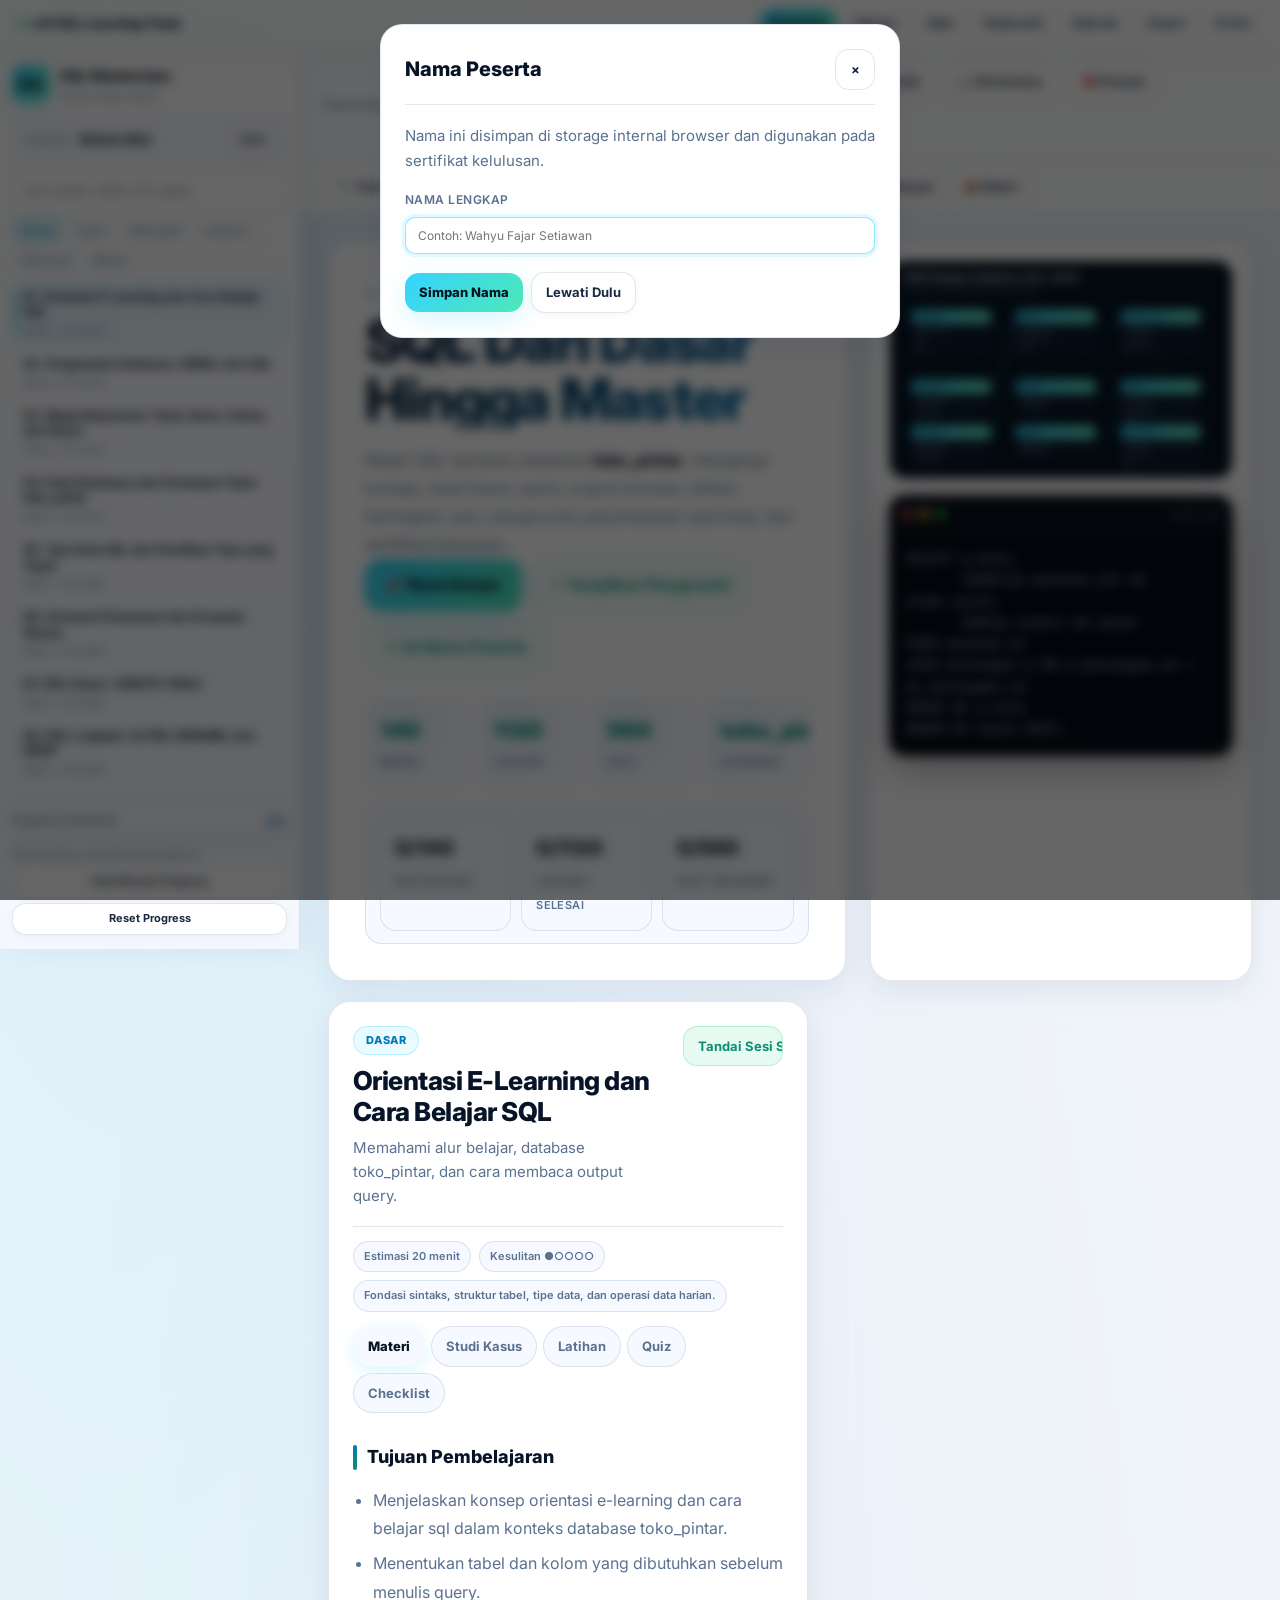
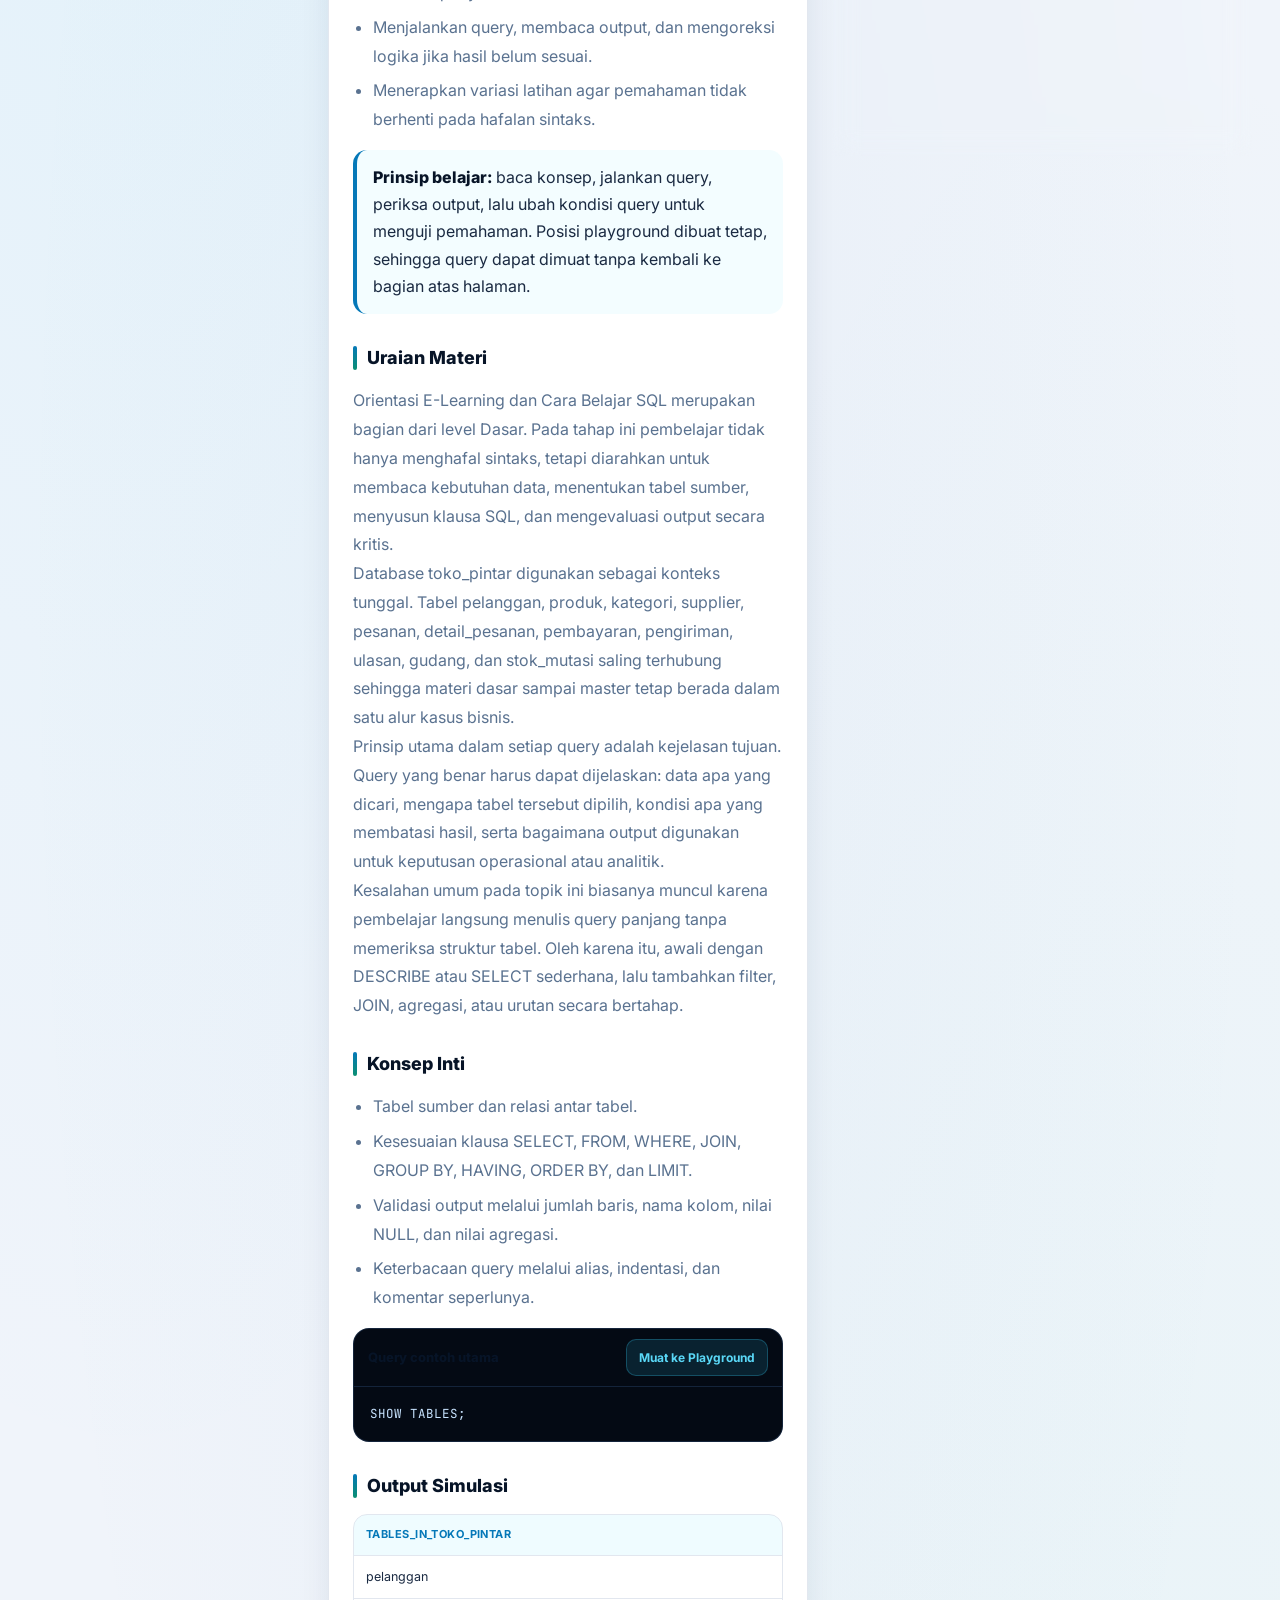
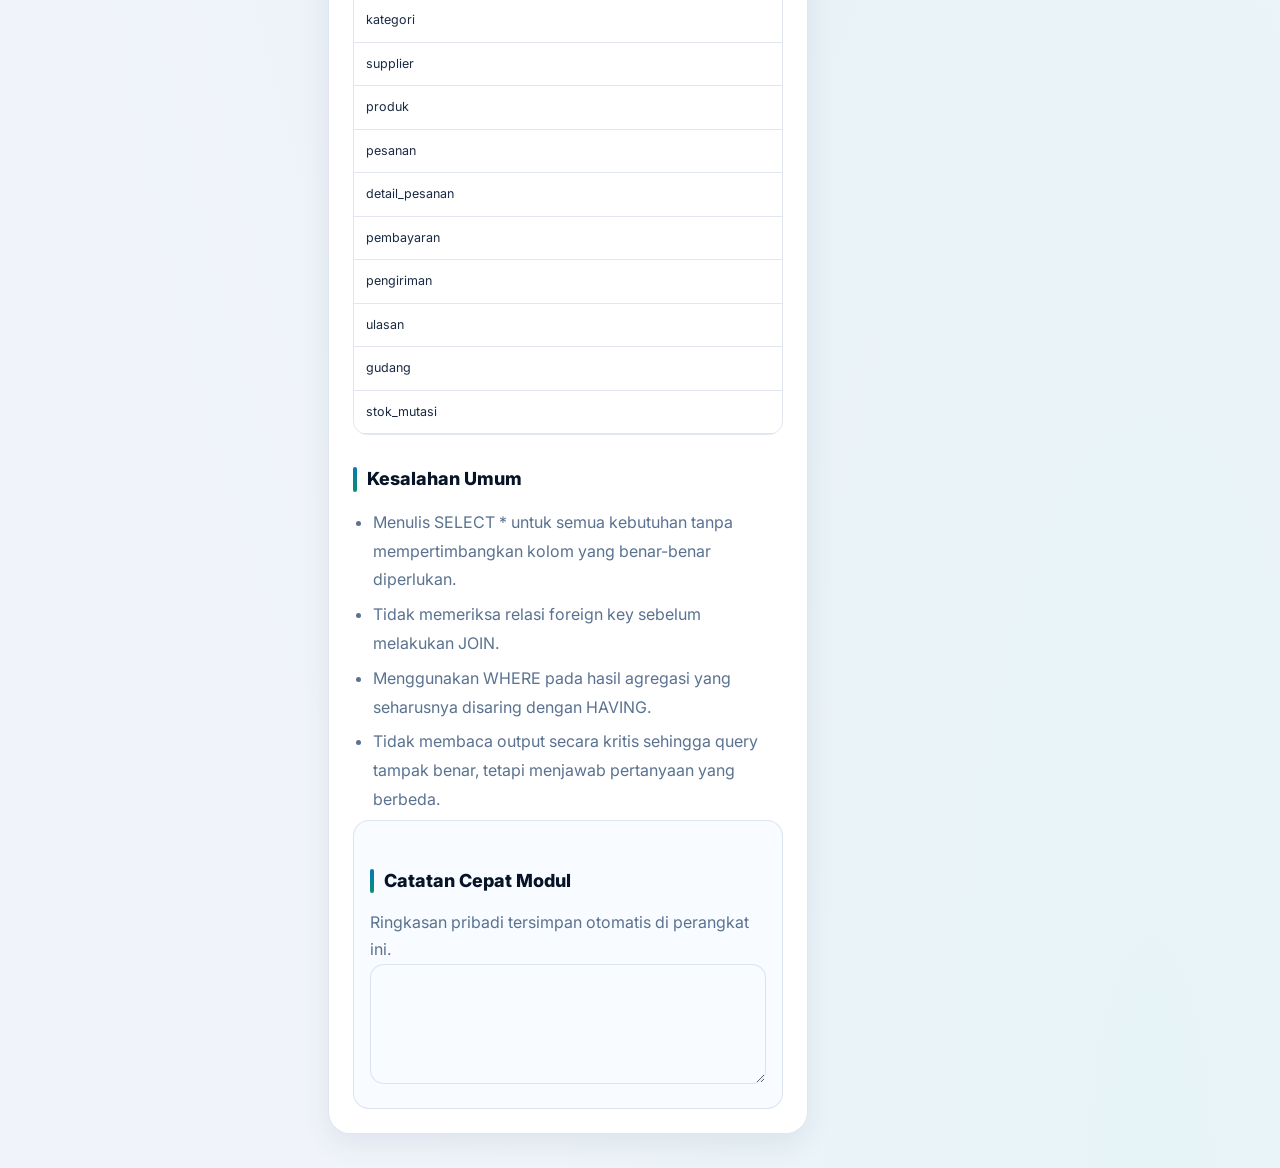
==== index.html @ 941c2a52 "v4 and first commit sql learning" ====
<!doctype html>
<html lang="id" data-theme="light">
<head>
  <meta charset="utf-8" />
  <meta name="viewport" content="width=device-width, initial-scale=1" />
  <link rel="preconnect" href="https://fonts.googleapis.com" />
  <link rel="preconnect" href="https://fonts.gstatic.com" crossorigin />
  <title>SQL Dari Dasar Hingga Master — E-Learning Interaktif v4 FULL</title>
  <meta name="description" content="E-learning SQL interaktif berbasis database toko_pintar, lengkap dengan materi, latihan, quiz, playground, proyek akhir, penyimpanan sesi lokal, dan sertifikat kelulusan." />
  <meta name="keywords" content="SQL, e-learning SQL, database, toko_pintar, GitHub Pages, latihan SQL, query SQL, JOIN, CTE, window function" />
  <meta name="theme-color" content="#07111f" media="(prefers-color-scheme: dark)" />
  <meta name="theme-color" content="#f0f4fa" media="(prefers-color-scheme: light)" />
  <meta name="apple-mobile-web-app-capable" content="yes" />
  <meta name="apple-mobile-web-app-status-bar-style" content="black-translucent" />
  <meta name="apple-mobile-web-app-title" content="SQL Master" />
  <meta property="og:title" content="SQL E-Learning Interaktif v4 FULL" />
  <meta property="og:description" content="Materi SQL lengkap, latihan, quiz, playground, dataset pendukung, dan sertifikat untuk GitHub Pages." />
  <link rel="manifest" href="assets/manifest.json" />
  <link rel="apple-touch-icon" href="assets/img/icon-192.svg" />
  <link rel="icon" type="image/svg+xml" href="assets/img/icon-192.svg" />
  <script>
    try {
      const readTheme = (key) => { const raw = localStorage.getItem(key); if (!raw) return ''; try { return JSON.parse(raw); } catch (e) { return raw; } };
      const theme = readTheme('sql-master-v30:theme') || readTheme('sql-master-v21:theme') || readTheme('sql-master-v2:theme') || 'light';
      document.documentElement.dataset.theme = theme;
    } catch (e) {}
  </script>
  <link rel="stylesheet" href="assets/css/style.css" />
</head>
<body>
  <div id="readingProgressBar" class="reading-progress-bar"></div>
  <div class="app-shell">
    <aside class="sidebar" id="sidebar">
      <div class="brand">
        <div class="brand-logo">SQL</div>
        <div><strong>SQL Masterclass</strong><span>GitHub Pages Ready</span></div>
      </div>

      <div class="participant-card">
        <span>Peserta:</span>
        <strong id="participantPill">Belum diisi</strong>
        <button class="ghost-btn compact" id="participantBtn">Ubah</button>
      </div>

      <div class="search-box"><input id="lessonSearch" type="search" placeholder="Cari materi: JOIN, CTE, index..." autocomplete="off" /></div>
      <div class="filter-row" id="levelFilters"></div>
      <nav class="nav" id="lessonNav" aria-label="Daftar modul"></nav>

      <div class="sidebar-footer">
        <div class="progress-mini"><span>Progress Kelulusan</span><strong id="miniProgress">0%</strong></div>
        <div class="progress-track"><div id="miniProgressBar"></div></div>
        <div class="storage-note" id="storageNote">Sesi tersimpan otomatis di perangkat ini.</div>
        <button class="ghost-btn full" id="openProgressBtn">Lihat Rincian Progress</button>
        <button class="ghost-btn full" id="resetProgressBtn">Reset Progress</button>
      </div>
    </aside>
    <div class="sidebar-backdrop" id="sidebarBackdrop"></div>

    <main class="main">
      <header class="topbar">
        <button class="icon-btn mobile-only" id="menuBtn" aria-label="Buka menu" title="Menu">☰</button>
        <div class="breadcrumbs" id="breadcrumbs">Dashboard / SQL Dari Dasar Hingga Master</div>
        <div class="top-actions">
          <button class="ghost-btn" id="themeBtn" title="Ganti tema">🌙 Mode</button>
          <button class="ghost-btn" id="togglePlaygroundBtn" title="Toggle playground">⚡ Playground</button>
          <button class="ghost-btn" id="dictionaryBtn" title="Data dictionary">📖 Dictionary</button>
          <button class="ghost-btn" id="projectBtn" title="Bank proyek akhir">🎯 Proyek</button>
          <button class="primary-btn" id="certificateBtn" title="Sertifikat kelulusan">🏆 Sertifikat</button>
        </div>
      </header>

      <section class="hero" id="dashboardView">
        <div class="hero-content">
          <p class="eyebrow">E-Learning Interaktif v4.0 FULL</p>
          <h1>SQL Dari Dasar Hingga Master</h1>
          <p class="lead">Materi SQL berbasis database <strong>toko_pintar</strong>, dilengkapi konsep, studi kasus, query, output simulasi, latihan bertingkat, quiz, playground, penyimpanan sesi lokal, dan sertifikat kelulusan.</p>
          <div class="hero-actions">
            <button class="primary-btn big" id="startLearningBtn">🚀 Mulai Belajar</button>
            <button class="secondary-btn big" id="openSqlBtn">⚡ Tampilkan Playground</button>
            <button class="secondary-btn big" id="openNameBtn">✏️ Isi Nama Peserta</button>
          </div>
          <div class="hero-stats" id="heroStats"></div>
          <div class="dashboard-progress" id="dashboardProgress"></div>
        </div>
        <div class="hero-panel">
          <img src="assets/img/erd_toko_pintar.svg" alt="ERD toko_pintar" class="hero-img" />
          <div class="code-card mini-code"><div class="code-card-top"><span></span><span></span><span></span><em>query.sql</em></div><pre>SELECT p.kota,
       COUNT(ps.pesanan_id) AS order_count,
       SUM(ps.total) AS omzet
FROM pesanan ps
JOIN pelanggan p ON p.pelanggan_id = ps.pelanggan_id
GROUP BY p.kota
ORDER BY omzet DESC;</pre></div>
        </div>
      </section>

      <section class="workspace-grid" id="workspaceGrid">
        <article class="lesson-card" id="lessonView">
          <div class="lesson-head">
            <div><span class="level-badge" id="lessonLevel">Dasar</span><h2 id="lessonTitle">Pilih modul</h2><p id="lessonSubtitle">Gunakan menu materi di sebelah kiri.</p></div>
            <button class="success-btn" id="markDoneBtn">Tandai Sesi Selesai</button>
          </div>
          <div class="lesson-meta" id="lessonMeta"></div>
          <div class="lesson-tabs" role="tablist">
            <button class="tab active" data-tab="materi">Materi</button>
            <button class="tab" data-tab="studi">Studi Kasus</button>
            <button class="tab" data-tab="latihan">Latihan</button>
            <button class="tab" data-tab="quiz">Quiz</button>
            <button class="tab" data-tab="checklist">Checklist</button>
          </div>
          <div id="lessonBody" class="lesson-body"></div>
        </article>

        <aside class="right-rail" id="rightRail">
          <div class="rail-inner">
            <section class="playground-card" id="playgroundCard">
              <div class="playground-head">
                <div><h3>Playground SQL</h3><p>Database aktif: <strong>toko_pintar</strong></p></div>
                <div class="playground-tools"><div class="status-pill" id="engineStatus">Browser Engine</div><button class="icon-btn small" id="collapsePlaygroundBtn" aria-label="Sembunyikan playground">–</button></div>
              </div>
              <textarea id="sqlEditor" spellcheck="false">SELECT * FROM produk ORDER BY harga DESC LIMIT 5;</textarea>
              <div class="editor-actions"><button class="primary-btn" id="runSqlBtn">▶ Jalankan</button><button class="ghost-btn" id="formatSqlBtn">Rapikan</button><button class="ghost-btn" id="copySqlBtn">Copy</button><button class="danger-btn" id="resetDbBtn">Reset DB</button></div>
              <div class="result-panel"><div class="result-head"><strong>Output Query</strong><span id="resultMeta">Belum dijalankan</span></div><div id="sqlResult" class="sql-result empty">Klik Jalankan untuk melihat hasil.</div></div>
            </section>
            <section class="quick-card"><h3>Shortcut Query</h3><div class="shortcut-list" id="shortcutList"></div></section>
            <section class="quick-card"><h3>Cheat Sheet</h3><div id="cheatList"></div></section>
          </div>
        </aside>
      </section>
    </main>
  </div>

  <!-- Mobile Bottom Navigation Bar -->
  <nav class="mobile-bottom-nav" id="mobileBottomNav">
    <button class="mobile-tab-btn active" id="btnTabMateri">
      <span class="tab-icon">📖</span>
      <span class="tab-label">Materi</span>
    </button>
    <button class="mobile-tab-btn" id="btnTabPlayground">
      <span class="tab-icon">⚡</span>
      <span class="tab-label">Playground</span>
    </button>
    <button class="mobile-tab-btn" id="btnTabV4">
      <span class="tab-icon">💎</span>
      <span class="tab-label">Fitur v4</span>
    </button>
    <button class="mobile-tab-btn" id="btnTabTools">
      <span class="tab-icon">🔧</span>
      <span class="tab-label">Tools</span>
    </button>
    <button class="mobile-tab-btn" id="btnTabSearch">
      <span class="tab-icon">🔍</span>
      <span class="tab-label">Cari</span>
    </button>
  </nav>

  <button class="floating-playground" id="floatingPlaygroundBtn">SQL</button>

  <div class="modal" id="nameModal" aria-hidden="true"><div class="modal-panel compact-panel"><div class="modal-head"><h2>Nama Peserta</h2><button class="icon-btn" data-close="nameModal">×</button></div><p class="muted">Nama ini disimpan di storage internal browser dan digunakan pada sertifikat kelulusan.</p><label class="field-label" for="participantNameInput">Nama lengkap</label><input class="text-input" id="participantNameInput" type="text" placeholder="Contoh: Wahyu Fajar Setiawan" autocomplete="name" /><div class="modal-actions"><button class="primary-btn" id="saveNameBtn">Simpan Nama</button><button class="ghost-btn" id="skipNameBtn">Lewati Dulu</button></div></div></div>
  <div class="modal" id="progressModal" aria-hidden="true"><div class="modal-panel large"><div class="modal-head"><h2>Rincian Progress</h2><button class="icon-btn" data-close="progressModal">×</button></div><div id="progressContent"></div></div></div>
  <div class="modal" id="certificateModal" aria-hidden="true"><div class="modal-panel certificate-panel"><div class="modal-head"><h2>Sertifikat Kelulusan</h2><button class="icon-btn" data-close="certificateModal">×</button></div><div id="certificateContent"></div><div class="modal-actions certificate-actions"><button class="primary-btn" id="printCertificateBtn">Cetak / Simpan PDF</button><button class="ghost-btn" id="downloadCertificateBtn">Download HTML</button></div></div></div>
  <div class="modal" id="dictionaryModal" aria-hidden="true"><div class="modal-panel large"><div class="modal-head"><h2>Data Dictionary: toko_pintar</h2><button class="icon-btn" data-close="dictionaryModal">×</button></div><div id="dictionaryContent"></div></div></div>
  <div class="modal" id="projectModal" aria-hidden="true"><div class="modal-panel large"><div class="modal-head"><h2>Bank Proyek Akhir</h2><button class="icon-btn" data-close="projectModal">×</button></div><div id="projectContent"></div></div></div>
  <div class="toast" id="toast"></div>

  <script src="assets/js/data.js"></script>
  <script src="assets/js/minisql.js"></script>
  <script src="assets/js/app.js"></script>
  <script src="assets/js/addons.js"></script>
  <script src="assets/js/v4_enhancements.js"></script>
  <script>
    if ('serviceWorker' in navigator) {
      window.addEventListener('load', () => {
        navigator.serviceWorker.register('./sw.js').catch(() => {});
      });
    }
  </script>
</body>
</html>
---- assets/css/style.css ----
/* ═══════════════════════════════════════════════════════════════
   SQL E-Learning Interaktif v4 FULL — Premium Design System
   ═══════════════════════════════════════════════════════════════ */

@import url('https://fonts.googleapis.com/css2?family=Inter:wght@400;600;700;800;900&family=JetBrains+Mono:wght@400;700&display=swap');

/* ── Design Tokens (Dark Mode Default) ────────────────────── */
:root {
  --bg: #07111f;
  --bg-soft: #0b1728;
  --panel: #0d1b2e;
  --panel-2: #12243b;
  --panel-3: #162b45;
  --text: #e0ecff;
  --heading: #ffffff;
  --muted: #8ea4be;
  --line: rgba(54, 130, 206, 0.18);
  --accent: #36d3ff;
  --accent-2: #66f0c8;
  --danger: #ff6b6b;
  --warn: #ffd166;
  --success: #31d48c;
  --shadow: 0 24px 80px rgba(0, 0, 0, 0.4);
  --shadow-soft: 0 12px 40px rgba(0, 0, 0, 0.25);
  --shadow-glow: 0 0 30px rgba(54, 211, 255, 0.12);
  --radius: 22px;
  --radius-sm: 14px;
  --radius-pill: 999px;
  --mono: 'JetBrains Mono', 'SFMono-Regular', Consolas, 'Liberation Mono', monospace;
  --sans: 'Inter', system-ui, -apple-system, BlinkMacSystemFont, 'Segoe UI', sans-serif;
  --glass: rgba(13, 27, 46, 0.72);
  --glass-border: rgba(54, 211, 255, 0.12);
  --transition: 0.25s cubic-bezier(0.4, 0, 0.2, 1);
  --transition-fast: 0.15s cubic-bezier(0.4, 0, 0.2, 1);
  --transition-spring: 0.35s cubic-bezier(0.34, 1.56, 0.64, 1);
}

/* ── Light Mode ───────────────────────────────────────────── */
html[data-theme="light"] {
  --bg: #f0f4fa;
  --bg-soft: #e8eef8;
  --panel: #ffffff;
  --panel-2: #f6f9ff;
  --panel-3: #edf3ff;
  --text: #1a2a42;
  --heading: #071427;
  --muted: #5a7290;
  --line: rgba(20, 60, 120, 0.12);
  --accent: #0578b8;
  --accent-2: #0b8f72;
  --danger: #c83d3d;
  --warn: #b7791f;
  --success: #087f5b;
  --shadow: 0 20px 60px rgba(20, 40, 80, 0.1);
  --shadow-soft: 0 10px 30px rgba(20, 40, 80, 0.08);
  --shadow-glow: 0 0 20px rgba(5, 120, 184, 0.08);
  --glass: rgba(255, 255, 255, 0.82);
  --glass-border: rgba(5, 120, 184, 0.12);
}

/* ── Reset & Base ─────────────────────────────────────────── */
*,
*::before,
*::after {
  box-sizing: border-box;
  margin: 0;
  padding: 0;
}

html {
  scroll-behavior: smooth;
  -webkit-font-smoothing: antialiased;
  -moz-osx-font-smoothing: grayscale;
}

body {
  font-family: var(--sans);
  font-size: 15px;
  line-height: 1.6;
  background:
    radial-gradient(ellipse at 10% 0%, rgba(54, 211, 255, 0.12), transparent 50%),
    radial-gradient(ellipse at 90% 100%, rgba(102, 240, 200, 0.07), transparent 45%),
    radial-gradient(ellipse at 50% 50%, rgba(54, 130, 200, 0.04), transparent 70%),
    var(--bg);
  color: var(--text);
  overflow-x: hidden;
}

button,
input,
textarea,
select {
  font: inherit;
  color: inherit;
}

button {
  border: 0;
  cursor: pointer;
}

strong,
h1,
h2,
h3,
h4 {
  color: var(--heading);
  font-weight: 800;
}

a {
  color: var(--accent);
  text-decoration: none;
  transition: color var(--transition-fast);
}
a:hover {
  text-decoration: underline;
}

/* ── Custom Scrollbar ─────────────────────────────────────── */
::-webkit-scrollbar {
  width: 7px;
  height: 7px;
}
::-webkit-scrollbar-track {
  background: transparent;
}
::-webkit-scrollbar-thumb {
  background: rgba(54, 211, 255, 0.18);
  border-radius: 10px;
}
::-webkit-scrollbar-thumb:hover {
  background: rgba(54, 211, 255, 0.32);
}

html[data-theme="light"] ::-webkit-scrollbar-thumb {
  background: rgba(5, 120, 184, 0.15);
}
html[data-theme="light"] ::-webkit-scrollbar-thumb:hover {
  background: rgba(5, 120, 184, 0.28);
}

/* ── Selection ────────────────────────────────────────────── */
::selection {
  background: rgba(54, 211, 255, 0.25);
  color: var(--heading);
}

/* ═══════════════════════════════════════════════════════════════
   LAYOUT — App Shell
   ═══════════════════════════════════════════════════════════════ */
.app-shell {
  display: grid;
  grid-template-columns: 300px minmax(0, 1fr);
  min-height: 100vh;
}

/* ── Sidebar ──────────────────────────────────────────────── */
.sidebar {
  position: sticky;
  top: 0;
  height: 100vh;
  background: linear-gradient(180deg, rgba(13, 27, 46, 0.97), rgba(7, 17, 31, 0.99));
  border-right: 1px solid var(--line);
  padding: 14px 12px;
  display: flex;
  flex-direction: column;
  gap: 8px;
  overflow: hidden;
  z-index: 10;
  transition: transform var(--transition);
}
html[data-theme="light"] .sidebar {
  background: linear-gradient(180deg, #ffffff, #f4f8fe);
  box-shadow: 6px 0 30px rgba(20, 40, 80, 0.06);
}

/* Brand */
.brand {
  display: flex;
  gap: 10px;
  align-items: center;
  padding: 2px 0 4px;
  flex-shrink: 0;
}
.brand-logo {
  width: 38px;
  height: 38px;
  border-radius: 12px;
  background: linear-gradient(135deg, #36d3ff, #66f0c8);
  display: grid;
  place-items: center;
  font-weight: 900;
  font-size: 13px;
  color: #05101d;
  box-shadow: 0 6px 20px rgba(54, 211, 255, 0.25);
  flex-shrink: 0;
  animation: logoPulse 4s ease-in-out infinite;
}
@keyframes logoPulse {
  0%, 100% { box-shadow: 0 6px 20px rgba(54, 211, 255, 0.25); }
  50% { box-shadow: 0 6px 28px rgba(54, 211, 255, 0.4); }
}
.brand strong {
  display: block;
  font-size: 14px;
  letter-spacing: -0.02em;
}
.brand span {
  display: block;
  color: var(--muted);
  font-size: 10px;
  margin-top: 1px;
  letter-spacing: 0.02em;
}

/* Participant Card */
.participant-card {
  border: 1px solid var(--line);
  border-radius: 12px;
  background: rgba(255, 255, 255, 0.04);
  padding: 8px 10px;
  backdrop-filter: blur(8px);
  transition: border-color var(--transition);
  display: flex;
  align-items: center;
  gap: 8px;
  flex-shrink: 0;
}
.dashboard-progress {
  border: 1px solid var(--line);
  border-radius: 16px;
  background: rgba(255, 255, 255, 0.04);
  padding: 12px 14px;
}
.participant-card:hover {
  border-color: rgba(54, 211, 255, 0.3);
}
html[data-theme="light"] .participant-card,
html[data-theme="light"] .dashboard-progress {
  background: #f6f9ff;
}
.participant-card span {
  color: var(--muted);
  font-size: 10px;
  text-transform: uppercase;
  letter-spacing: 0.05em;
  white-space: nowrap;
}
.participant-card strong {
  overflow: hidden;
  text-overflow: ellipsis;
  white-space: nowrap;
  font-size: 13px;
  flex: 1;
  min-width: 0;
}
.participant-card .ghost-btn {
  flex-shrink: 0;
  padding: 5px 8px;
  font-size: 11px;
}

/* Search Box */
.search-box {
  flex-shrink: 0;
}
.search-box input,
.text-input {
  width: 100%;
  border: 1px solid var(--line);
  background: rgba(255, 255, 255, 0.05);
  color: var(--text);
  border-radius: 10px;
  padding: 8px 12px;
  outline: none;
  transition: border-color var(--transition), box-shadow var(--transition), background var(--transition);
  font-size: 12px;
}
html[data-theme="light"] .search-box input,
html[data-theme="light"] .text-input {
  background: #ffffff;
  color: #1a2a42;
}
.search-box input:focus,
.text-input:focus,
#sqlEditor:focus {
  border-color: rgba(54, 211, 255, 0.55);
  box-shadow: 0 0 0 3px rgba(54, 211, 255, 0.12), 0 0 20px rgba(54, 211, 255, 0.06);
}
.field-label {
  display: block;
  margin: 16px 0 8px;
  color: var(--muted);
  font-size: 12px;
  font-weight: 600;
  text-transform: uppercase;
  letter-spacing: 0.04em;
}
.muted {
  color: var(--muted);
  line-height: 1.7;
}

/* Filter Chips */
.filter-row {
  display: flex;
  flex-wrap: wrap;
  gap: 4px;
  flex-shrink: 0;
}
.filter-chip {
  border: 1px solid var(--line);
  background: rgba(255, 255, 255, 0.04);
  color: var(--muted);
  border-radius: var(--radius-pill);
  padding: 4px 8px;
  cursor: pointer;
  font-size: 10px;
  font-weight: 600;
  transition: all var(--transition-fast);
  letter-spacing: 0.01em;
}
.filter-chip:hover {
  background: rgba(54, 211, 255, 0.08);
  border-color: rgba(54, 211, 255, 0.25);
  color: var(--text);
}
.filter-chip.active {
  background: rgba(54, 211, 255, 0.15);
  color: var(--accent);
  border-color: rgba(54, 211, 255, 0.4);
  box-shadow: 0 0 12px rgba(54, 211, 255, 0.1);
}

/* Nav */
.nav {
  overflow-y: auto;
  overflow-x: hidden;
  padding-right: 2px;
  display: flex;
  flex-direction: column;
  gap: 2px;
  flex: 1;
  min-height: 0;
}
.nav button {
  border: 1px solid transparent;
  background: transparent;
  color: var(--muted);
  text-align: left;
  border-radius: 10px;
  padding: 7px 10px;
  cursor: pointer;
  transition: all var(--transition-fast);
  position: relative;
  flex-shrink: 0;
}
.nav button::before {
  content: '';
  position: absolute;
  left: 0;
  top: 50%;
  transform: translateY(-50%) scaleY(0);
  width: 3px;
  height: 60%;
  border-radius: 0 3px 3px 0;
  background: linear-gradient(180deg, #36d3ff, #66f0c8);
  transition: transform var(--transition-spring);
}
.nav button:hover {
  background: rgba(54, 211, 255, 0.07);
  border-color: rgba(54, 211, 255, 0.15);
  color: var(--text);
}
.nav button.active {
  background: rgba(54, 211, 255, 0.1);
  border-color: rgba(54, 211, 255, 0.22);
  color: var(--heading);
}
.nav button.active::before {
  transform: translateY(-50%) scaleY(1);
}
.nav button strong {
  font-size: 12px;
  font-weight: 700;
  display: block;
  line-height: 1.3;
}
.nav small {
  display: block;
  color: var(--muted);
  margin-top: 2px;
  font-size: 10px;
}
.nav .done-mark {
  color: var(--success);
  font-weight: 700;
}

/* Sidebar Footer */
.sidebar-footer {
  margin-top: auto;
  border-top: 1px solid var(--line);
  padding-top: 10px;
  display: grid;
  gap: 5px;
  flex-shrink: 0;
}
.progress-mini {
  display: flex;
  justify-content: space-between;
  color: var(--muted);
  font-size: 11px;
  font-weight: 600;
}
.progress-mini strong {
  color: var(--accent);
  font-size: 12px;
}
.progress-track {
  height: 6px;
  background: rgba(255, 255, 255, 0.06);
  border-radius: var(--radius-pill);
  overflow: hidden;
}
html[data-theme="light"] .progress-track {
  background: #e2ecf5;
}
.progress-track div {
  height: 100%;
  width: 0;
  background: linear-gradient(90deg, #36d3ff, #66f0c8);
  border-radius: var(--radius-pill);
  transition: width 0.6s cubic-bezier(0.4, 0, 0.2, 1);
  box-shadow: 0 0 12px rgba(54, 211, 255, 0.3);
}
.storage-note {
  color: var(--muted);
  font-size: 10px;
  line-height: 1.4;
}
.sidebar-footer .ghost-btn {
  padding: 6px 8px;
  font-size: 11px;
}

/* Sidebar mobile backdrop */
.sidebar-backdrop {
  display: none;
  position: fixed;
  inset: 0;
  background: rgba(0, 0, 0, 0.5);
  backdrop-filter: blur(4px);
  z-index: 9;
  opacity: 0;
  transition: opacity var(--transition);
}
.sidebar-backdrop.show {
  display: block;
  opacity: 1;
}

/* ═══════════════════════════════════════════════════════════════
   MAIN AREA
   ═══════════════════════════════════════════════════════════════ */
.main {
  min-width: 0;
  position: relative;
}

/* Topbar */
.topbar {
  position: sticky;
  top: 0;
  z-index: 8;
  background: var(--glass);
  backdrop-filter: blur(20px) saturate(1.4);
  -webkit-backdrop-filter: blur(20px) saturate(1.4);
  border-bottom: 1px solid var(--glass-border);
  padding: 12px 24px;
  display: flex;
  align-items: center;
  justify-content: space-between;
  gap: 12px;
}
html[data-theme="light"] .topbar {
  background: rgba(255, 255, 255, 0.85);
  backdrop-filter: blur(20px) saturate(1.2);
}
.breadcrumbs {
  color: var(--muted);
  font-size: 13px;
  min-width: 0;
  overflow: hidden;
  text-overflow: ellipsis;
  white-space: nowrap;
}
.top-actions,
.hero-actions,
.editor-actions,
.modal-actions {
  display: flex;
  gap: 8px;
  align-items: center;
  flex-wrap: wrap;
}

/* ═══════════════════════════════════════════════════════════════
   BUTTONS — Design System
   ═══════════════════════════════════════════════════════════════ */
.primary-btn,
.secondary-btn,
.ghost-btn,
.success-btn,
.danger-btn,
.icon-btn {
  border-radius: var(--radius-sm);
  padding: 9px 14px;
  cursor: pointer;
  font-weight: 700;
  font-size: 13px;
  transition:
    transform var(--transition-fast),
    box-shadow var(--transition),
    border-color var(--transition-fast),
    background var(--transition-fast),
    opacity var(--transition-fast);
  position: relative;
  overflow: hidden;
  white-space: nowrap;
}

/* Ripple-like shine on hover */
.primary-btn::after,
.secondary-btn::after,
.success-btn::after {
  content: '';
  position: absolute;
  inset: 0;
  background: linear-gradient(105deg, transparent 40%, rgba(255, 255, 255, 0.15) 50%, transparent 60%);
  transform: translateX(-100%);
  transition: transform 0.5s ease;
}
.primary-btn:hover::after,
.secondary-btn:hover::after,
.success-btn:hover::after {
  transform: translateX(100%);
}

.primary-btn:hover,
.secondary-btn:hover,
.ghost-btn:hover,
.success-btn:hover,
.danger-btn:hover,
.icon-btn:hover {
  transform: translateY(-2px);
}
.primary-btn:active,
.secondary-btn:active,
.ghost-btn:active,
.success-btn:active,
.danger-btn:active,
.icon-btn:active {
  transform: translateY(0) scale(0.98);
}

.primary-btn {
  background: linear-gradient(135deg, #36d3ff, #4de8b8);
  color: #061422;
  font-weight: 800;
  box-shadow: 0 8px 24px rgba(54, 211, 255, 0.2);
  border: none;
}
.primary-btn:hover {
  box-shadow: 0 12px 32px rgba(54, 211, 255, 0.35);
}

.secondary-btn {
  background: rgba(102, 240, 200, 0.1);
  color: var(--accent-2);
  border: 1px solid rgba(102, 240, 200, 0.28);
}
.secondary-btn:hover {
  background: rgba(102, 240, 200, 0.18);
  border-color: rgba(102, 240, 200, 0.45);
}

.ghost-btn {
  background: rgba(255, 255, 255, 0.05);
  color: var(--text);
  border: 1px solid var(--line);
}
.ghost-btn:hover {
  background: rgba(255, 255, 255, 0.1);
  border-color: rgba(54, 211, 255, 0.25);
}
html[data-theme="light"] .ghost-btn {
  background: #ffffff;
  box-shadow: 0 2px 8px rgba(0, 0, 0, 0.04);
}
html[data-theme="light"] .ghost-btn:hover {
  background: #f0f6ff;
  border-color: rgba(5, 120, 184, 0.3);
}

.success-btn {
  background: rgba(49, 212, 140, 0.12);
  color: var(--accent-2);
  border: 1px solid rgba(49, 212, 140, 0.28);
}
.success-btn:hover {
  background: rgba(49, 212, 140, 0.22);
  box-shadow: 0 6px 20px rgba(49, 212, 140, 0.15);
}

.danger-btn {
  background: rgba(255, 107, 107, 0.1);
  color: #ff9a9a;
  border: 1px solid rgba(255, 107, 107, 0.25);
}
.danger-btn:hover {
  background: rgba(255, 107, 107, 0.18);
}
html[data-theme="light"] .danger-btn {
  color: var(--danger);
}

.icon-btn {
  background: rgba(255, 255, 255, 0.06);
  color: var(--text);
  min-width: 40px;
  border: 1px solid var(--line);
  display: inline-flex;
  align-items: center;
  justify-content: center;
}
.icon-btn:hover {
  background: rgba(54, 211, 255, 0.1);
}

.big {
  padding: 14px 20px;
  border-radius: 16px;
  font-size: 15px;
}
.compact {
  padding: 7px 10px;
  font-size: 12px;
}
.small {
  min-width: 34px;
  padding: 7px 9px;
  border-radius: 10px;
}
.full {
  width: 100%;
}
button:disabled {
  opacity: 0.5;
  cursor: not-allowed;
  transform: none !important;
}

/* ═══════════════════════════════════════════════════════════════
   HERO SECTION
   ═══════════════════════════════════════════════════════════════ */
.hero {
  display: grid;
  grid-template-columns: minmax(0, 1.15fr) minmax(320px, 0.85fr);
  gap: 24px;
  padding: 28px 28px 20px;
}

/* Card styles shared by hero, lesson, playground, quick, modal */
.hero-content,
.hero-panel,
.lesson-card,
.playground-card,
.quick-card,
.modal-panel {
  background: linear-gradient(180deg, rgba(13, 27, 46, 0.88), rgba(10, 20, 36, 0.92));
  border: 1px solid var(--line);
  border-radius: var(--radius);
  box-shadow: var(--shadow);
  backdrop-filter: blur(12px);
}
html[data-theme="light"] .hero-content,
html[data-theme="light"] .hero-panel,
html[data-theme="light"] .lesson-card,
html[data-theme="light"] .playground-card,
html[data-theme="light"] .quick-card,
html[data-theme="light"] .modal-panel {
  background: var(--panel);
  box-shadow: var(--shadow-soft);
}

.hero-content {
  padding: 36px;
}
.eyebrow {
  letter-spacing: 0.16em;
  text-transform: uppercase;
  color: var(--accent);
  font-size: 11px;
  font-weight: 800;
  display: inline-flex;
  align-items: center;
  gap: 8px;
}
.eyebrow::before {
  content: '';
  width: 24px;
  height: 2px;
  background: linear-gradient(90deg, var(--accent), transparent);
  border-radius: 2px;
}
.hero h1 {
  font-size: clamp(34px, 4.5vw, 60px);
  line-height: 1.0;
  margin: 10px 0 18px;
  letter-spacing: -0.03em;
  background: linear-gradient(135deg, var(--heading), var(--accent));
  -webkit-background-clip: text;
  -webkit-text-fill-color: transparent;
  background-clip: text;
}
html[data-theme="light"] .hero h1 {
  background: linear-gradient(135deg, #071427, #0578b8);
  -webkit-background-clip: text;
  -webkit-text-fill-color: transparent;
  background-clip: text;
}
.lead {
  color: var(--muted);
  font-size: 16px;
  line-height: 1.75;
  max-width: 720px;
}

/* Hero Stats Grid */
.hero-stats {
  display: grid;
  grid-template-columns: repeat(4, 1fr);
  gap: 10px;
  margin-top: 24px;
}
.hero-stats div,
.progress-tile {
  padding: 14px;
  border: 1px solid var(--line);
  border-radius: 16px;
  background: rgba(255, 255, 255, 0.03);
  transition: all var(--transition);
  position: relative;
  overflow: hidden;
}
.hero-stats div:hover,
.progress-tile:hover {
  border-color: rgba(54, 211, 255, 0.3);
  transform: translateY(-2px);
  box-shadow: var(--shadow-glow);
}
.hero-stats div::after {
  content: '';
  position: absolute;
  inset: 0;
  background: radial-gradient(circle at 30% 30%, rgba(54, 211, 255, 0.06), transparent 70%);
  pointer-events: none;
}
html[data-theme="light"] .hero-stats div,
html[data-theme="light"] .progress-tile {
  background: #f6f9ff;
}
.hero-stats strong {
  display: block;
  font-size: 22px;
  color: var(--accent-2);
  font-weight: 900;
}
.hero-stats span,
.progress-tile span {
  font-size: 11px;
  color: var(--muted);
  text-transform: uppercase;
  letter-spacing: 0.04em;
  font-weight: 600;
}

/* Dashboard Progress */
.dashboard-progress {
  margin-top: 16px;
  display: grid;
  grid-template-columns: repeat(3, 1fr);
  gap: 10px;
}
.progress-tile strong {
  display: block;
  font-size: 20px;
  margin-bottom: 4px;
}

/* Hero Panel */
.hero-panel {
  padding: 18px;
  display: flex;
  flex-direction: column;
  gap: 16px;
}
.hero-img {
  width: 100%;
  border-radius: 16px;
  border: 1px solid var(--line);
  background: rgba(255, 255, 255, 0.03);
  transition: transform var(--transition);
}
.hero-img:hover {
  transform: scale(1.02);
}

/* Code Card */
.code-card,
.sql-block,
#sqlEditor {
  background: #040a14;
  border-color: rgba(30, 54, 85, 0.6);
}
.code-card {
  border: 1px solid rgba(30, 54, 85, 0.6);
  border-radius: 16px;
  overflow: hidden;
  box-shadow: 0 12px 36px rgba(0, 0, 0, 0.3);
}
.code-card-top {
  height: 36px;
  display: flex;
  align-items: center;
  gap: 7px;
  border-bottom: 1px solid rgba(30, 54, 85, 0.6);
  padding: 0 12px;
  background: rgba(255, 255, 255, 0.02);
}
.code-card-top span {
  width: 10px;
  height: 10px;
  border-radius: 50%;
  background: #ff5f57;
}
.code-card-top span:nth-child(2) {
  background: #febc2e;
}
.code-card-top span:nth-child(3) {
  background: #28c840;
}
.code-card-top em {
  color: #5a7a96;
  margin-left: auto;
  font-style: normal;
  font-size: 11px;
}
.code-card pre,
.sql-block pre {
  margin: 0;
  padding: 16px;
  color: #c8e4ff;
  font-family: var(--mono);
  font-size: 12.5px;
  line-height: 1.7;
  white-space: pre-wrap;
  overflow-x: auto;
}

/* ═══════════════════════════════════════════════════════════════
   WORKSPACE GRID
   ═══════════════════════════════════════════════════════════════ */
.workspace-grid {
  display: grid;
  grid-template-columns: minmax(0, 1fr) 420px;
  gap: 24px;
  padding: 0 28px 34px;
}
.workspace-grid.playground-hidden {
  grid-template-columns: minmax(0, 1fr);
}
.workspace-grid.playground-hidden .right-rail {
  display: none;
}
.workspace-mobile-nav {
  display: none;
}
.mobile-bottom-nav {
  display: none;
}

/* Lesson Card */
.lesson-card {
  padding: 24px;
  min-width: 0;
  align-self: start;
}
.lesson-head {
  display: flex;
  justify-content: space-between;
  gap: 20px;
  align-items: flex-start;
  border-bottom: 1px solid var(--line);
  padding-bottom: 18px;
}
.level-badge {
  display: inline-flex;
  align-items: center;
  gap: 6px;
  border: 1px solid rgba(54, 211, 255, 0.3);
  background: rgba(54, 211, 255, 0.1);
  color: var(--accent);
  border-radius: var(--radius-pill);
  padding: 5px 12px;
  font-size: 11px;
  font-weight: 800;
  text-transform: uppercase;
  letter-spacing: 0.04em;
}
.lesson-head h2 {
  font-size: 26px;
  line-height: 1.2;
  margin: 10px 0 8px;
  letter-spacing: -0.02em;
}
.lesson-head p {
  margin: 0;
  color: var(--muted);
  line-height: 1.6;
}

/* Lesson Meta */
.lesson-meta {
  display: flex;
  gap: 8px;
  flex-wrap: wrap;
  margin: 14px 0;
}
.meta-pill {
  border: 1px solid var(--line);
  background: rgba(255, 255, 255, 0.03);
  border-radius: var(--radius-pill);
  padding: 6px 10px;
  color: var(--muted);
  font-size: 11px;
  font-weight: 600;
}
html[data-theme="light"] .meta-pill {
  background: #f6f9ff;
}

/* Lesson Tabs */
.lesson-tabs {
  display: flex;
  gap: 6px;
  flex-wrap: wrap;
  margin: 14px 0 22px;
}
.tab {
  padding: 9px 14px;
  border-radius: var(--radius-pill);
  background: rgba(255, 255, 255, 0.04);
  color: var(--muted);
  border: 1px solid var(--line);
  cursor: pointer;
  font-weight: 700;
  font-size: 13px;
  transition: all var(--transition-fast);
}
.tab:hover {
  background: rgba(54, 211, 255, 0.08);
  border-color: rgba(54, 211, 255, 0.2);
  color: var(--text);
}
html[data-theme="light"] .tab {
  background: #f6f9ff;
}
.tab.active {
  color: #061422;
  background: linear-gradient(135deg, #36d3ff, #4de8b8);
  font-weight: 800;
  border-color: transparent;
  box-shadow: 0 4px 16px rgba(54, 211, 255, 0.2);
}

/* Lesson Body */
.lesson-body {
  line-height: 1.8;
  animation: fadeInUp 0.3s ease;
}
@keyframes fadeInUp {
  from {
    opacity: 0;
    transform: translateY(8px);
  }
  to {
    opacity: 1;
    transform: translateY(0);
  }
}
.lesson-body h3 {
  margin-top: 28px;
  margin-bottom: 12px;
  font-size: 18px;
  position: relative;
  padding-left: 14px;
}
.lesson-body h3::before {
  content: '';
  position: absolute;
  left: 0;
  top: 4px;
  width: 4px;
  height: calc(100% - 8px);
  border-radius: 3px;
  background: linear-gradient(180deg, var(--accent), var(--accent-2));
}
.lesson-body p,
.lesson-body li {
  color: var(--muted);
}
.lesson-body li {
  margin: 6px 0;
}
.lesson-body ul {
  padding-left: 20px;
}

/* Callouts */
.callout {
  border-left: 4px solid var(--accent);
  background: rgba(54, 211, 255, 0.06);
  padding: 14px 16px;
  border-radius: var(--radius-sm);
  margin: 16px 0;
  color: var(--text);
  line-height: 1.7;
}
.warning {
  border-left-color: var(--warn);
  background: rgba(255, 209, 102, 0.08);
}
.success-callout {
  border-left-color: var(--success);
  background: rgba(49, 212, 140, 0.08);
}

/* SQL Block */
.sql-block {
  border: 1px solid rgba(30, 54, 85, 0.6);
  border-radius: 16px;
  overflow: hidden;
  margin: 16px 0;
  transition: border-color var(--transition);
}
.sql-block:hover {
  border-color: rgba(54, 211, 255, 0.25);
}
.sql-block-head {
  display: flex;
  justify-content: space-between;
  align-items: center;
  gap: 10px;
  padding: 10px 14px;
  border-bottom: 1px solid rgba(30, 54, 85, 0.6);
  color: #c2dff5;
  font-size: 13px;
}

/* Load query & reveal buttons */
.load-query,
.reveal-btn,
.exercise-done-btn {
  background: rgba(54, 211, 255, 0.12);
  color: #5ad8f7;
  border: 1px solid rgba(54, 211, 255, 0.25);
  border-radius: 10px;
  padding: 7px 12px;
  cursor: pointer;
  font-size: 12px;
  font-weight: 700;
  transition: all var(--transition-fast);
}
.load-query:hover,
.reveal-btn:hover,
.exercise-done-btn:hover {
  background: rgba(54, 211, 255, 0.2);
  transform: translateY(-1px);
}
.exercise-done-btn.done {
  background: rgba(49, 212, 140, 0.15);
  color: #7cedb8;
  border-color: rgba(49, 212, 140, 0.35);
}

/* Output Table */
.output-table {
  overflow: auto;
  border: 1px solid var(--line);
  border-radius: 14px;
  margin: 12px 0;
}
.output-table table {
  width: 100%;
  border-collapse: collapse;
  min-width: 480px;
}
.output-table th,
.output-table td {
  padding: 10px 12px;
  border-bottom: 1px solid var(--line);
  text-align: left;
  font-size: 12.5px;
}
.output-table th {
  background: rgba(54, 211, 255, 0.08);
  color: var(--accent);
  font-weight: 700;
  text-transform: uppercase;
  font-size: 11px;
  letter-spacing: 0.04em;
}
.output-table tr:hover td {
  background: rgba(54, 211, 255, 0.03);
}

/* Message & Error Boxes */
.message-box,
.error-box {
  border-radius: var(--radius-sm);
  padding: 14px 16px;
  margin: 12px 0;
  font-size: 13px;
  line-height: 1.6;
}
.message-box {
  background: rgba(102, 240, 200, 0.1);
  color: var(--accent-2);
  border: 1px solid rgba(102, 240, 200, 0.22);
}
.error-box {
  background: rgba(255, 107, 107, 0.08);
  color: #ffb4b4;
  border: 1px solid rgba(255, 107, 107, 0.22);
}
html[data-theme="light"] .error-box {
  color: var(--danger);
}

/* Steps, Exercise, Quiz, Dict, Project Cards */
.step-list {
  display: grid;
  gap: 10px;
}
.step,
.exercise-card,
.quiz-card,
.dict-card,
.project-card,
.progress-row {
  border: 1px solid var(--line);
  background: rgba(255, 255, 255, 0.03);
  border-radius: 16px;
  padding: 16px;
  transition: all var(--transition);
}
.step:hover,
.exercise-card:hover,
.quiz-card:hover {
  border-color: rgba(54, 211, 255, 0.2);
  box-shadow: var(--shadow-glow);
}
html[data-theme="light"] .step,
html[data-theme="light"] .exercise-card,
html[data-theme="light"] .quiz-card,
html[data-theme="light"] .dict-card,
html[data-theme="light"] .project-card,
html[data-theme="light"] .progress-row {
  background: #f8fbff;
}
.exercise-card {
  margin: 14px 0;
}
.exercise-actions {
  display: flex;
  gap: 8px;
  flex-wrap: wrap;
  align-items: center;
  margin-top: 12px;
}

/* Quiz */
.quiz-list {
  display: grid;
  gap: 8px;
}
.quiz-option {
  width: 100%;
  text-align: left;
  border: 1px solid var(--line);
  background: rgba(255, 255, 255, 0.03);
  color: var(--text);
  border-radius: var(--radius-sm);
  padding: 13px 16px;
  cursor: pointer;
  transition: all var(--transition-fast);
  font-size: 14px;
}
.quiz-option:hover {
  border-color: rgba(54, 211, 255, 0.3);
  background: rgba(54, 211, 255, 0.06);
  transform: translateX(4px);
}
html[data-theme="light"] .quiz-option {
  background: #ffffff;
}
.quiz-option.correct {
  border-color: rgba(49, 212, 140, 0.55);
  background: rgba(49, 212, 140, 0.12);
  box-shadow: 0 0 16px rgba(49, 212, 140, 0.1);
}
.quiz-option.wrong {
  border-color: rgba(255, 107, 107, 0.45);
  background: rgba(255, 107, 107, 0.1);
}

/* ═══════════════════════════════════════════════════════════════
   RIGHT RAIL — Playground
   ═══════════════════════════════════════════════════════════════ */
.right-rail {
  min-width: 0;
  align-self: stretch;
}
.rail-inner {
  position: sticky;
  top: 130px;
  max-height: calc(100vh - 145px);
  overflow: auto;
  display: flex;
  flex-direction: column;
  gap: 16px;
  padding-bottom: 4px;
}
.playground-card,
.quick-card {
  padding: 18px;
}
.playground-head {
  display: flex;
  justify-content: space-between;
  gap: 12px;
}
.playground-head h3,
.quick-card h3 {
  margin: 0;
  font-size: 16px;
}
.playground-head p {
  color: var(--muted);
  margin: 5px 0 0;
  font-size: 13px;
}
.playground-tools {
  display: flex;
  align-items: flex-start;
  gap: 8px;
}
.status-pill {
  align-self: start;
  border: 1px solid rgba(102, 240, 200, 0.28);
  background: rgba(102, 240, 200, 0.1);
  color: var(--accent-2);
  border-radius: var(--radius-pill);
  padding: 5px 10px;
  font-size: 11px;
  font-weight: 700;
  white-space: nowrap;
}

/* SQL Editor */
#sqlEditor {
  width: 100%;
  min-height: 200px;
  color: #d4edff;
  border: 1px solid rgba(30, 54, 85, 0.6);
  border-radius: 14px;
  margin: 14px 0;
  padding: 14px;
  font-family: var(--mono);
  font-size: 13px;
  line-height: 1.65;
  resize: vertical;
  outline: none;
  transition: border-color var(--transition), box-shadow var(--transition);
}

/* Result Panel */
.result-panel {
  margin-top: 14px;
}
.result-head {
  display: flex;
  justify-content: space-between;
  color: var(--muted);
  font-size: 12px;
  margin-bottom: 8px;
  font-weight: 600;
}
.sql-result.empty {
  color: var(--muted);
  border: 1px dashed var(--line);
  border-radius: 14px;
  padding: 18px;
  font-size: 13px;
  text-align: center;
}

/* Shortcut List */
.shortcut-list {
  display: grid;
  gap: 6px;
  margin-top: 10px;
}
.shortcut-list button {
  width: 100%;
  text-align: left;
  border: 1px solid var(--line);
  background: rgba(255, 255, 255, 0.03);
  color: var(--text);
  border-radius: 12px;
  padding: 10px 12px;
  cursor: pointer;
  font-size: 12.5px;
  font-weight: 600;
  transition: all var(--transition-fast);
}
.shortcut-list button:hover {
  border-color: rgba(54, 211, 255, 0.25);
  background: rgba(54, 211, 255, 0.06);
  transform: translateX(4px);
}
html[data-theme="light"] .shortcut-list button {
  background: #ffffff;
}

/* Cheat Sheet */
.cheat-title {
  font-weight: 800;
  margin-top: 14px;
  color: var(--heading);
  font-size: 14px;
}
.cheat-list {
  margin: 6px 0 0;
  padding-left: 18px;
  color: var(--muted);
  font-size: 13px;
}
.cheat-list li {
  margin: 3px 0;
}

/* ═══════════════════════════════════════════════════════════════
   DICTIONARY, PROJECT, PROGRESS GRIDS
   ═══════════════════════════════════════════════════════════════ */
.dictionary-grid,
.project-grid {
  display: grid;
  grid-template-columns: repeat(auto-fit, minmax(260px, 1fr));
  gap: 14px;
}
.dict-card h3,
.project-card h3 {
  margin-top: 0;
  font-size: 16px;
}
.dict-card div {
  display: flex;
  justify-content: space-between;
  border-bottom: 1px solid var(--line);
  padding: 6px 0;
  gap: 12px;
  font-size: 13px;
}
.progress-grid {
  display: grid;
  grid-template-columns: repeat(3, 1fr);
  gap: 14px;
  margin-bottom: 16px;
}
.progress-row {
  display: flex;
  justify-content: space-between;
  gap: 12px;
  align-items: center;
  margin: 8px 0;
}
.progress-row small {
  color: var(--muted);
  display: block;
  margin-top: 4px;
  font-size: 12px;
}

/* ═══════════════════════════════════════════════════════════════
   MODALS
   ═══════════════════════════════════════════════════════════════ */
.modal {
  position: fixed;
  inset: 0;
  background: rgba(0, 0, 0, 0.6);
  backdrop-filter: blur(6px);
  z-index: 40;
  display: none;
  padding: 24px;
  overflow: auto;
}
.modal.show {
  display: grid;
  place-items: start center;
  animation: modalBackdropIn 0.3s ease;
}
@keyframes modalBackdropIn {
  from { opacity: 0; }
  to { opacity: 1; }
}
.modal.show .modal-panel {
  animation: modalPanelIn 0.35s cubic-bezier(0.34, 1.56, 0.64, 1);
}
@keyframes modalPanelIn {
  from {
    opacity: 0;
    transform: translateY(20px) scale(0.96);
  }
  to {
    opacity: 1;
    transform: translateY(0) scale(1);
  }
}
.modal-panel {
  width: min(1100px, 100%);
  padding: 24px;
}
.compact-panel {
  width: min(520px, 100%);
}
.large {
  width: min(1100px, 100%);
}
.modal-head {
  display: flex;
  justify-content: space-between;
  align-items: center;
  border-bottom: 1px solid var(--line);
  padding-bottom: 14px;
  margin-bottom: 18px;
}
.modal-head h2 {
  margin: 0;
  font-size: 20px;
}
.modal-actions {
  margin-top: 18px;
}

/* ═══════════════════════════════════════════════════════════════
   CERTIFICATE
   ═══════════════════════════════════════════════════════════════ */
.certificate-panel {
  width: min(980px, 100%);
}
.certificate-card {
  background: linear-gradient(135deg, #ffffff, #f1f7ff, #fefef7);
  color: #17243a;
  border: 8px solid;
  border-image: linear-gradient(135deg, #d4a84b, #f0d48a, #c49832) 1;
  outline: 2px solid #17243a;
  border-radius: 24px;
  padding: 48px;
  text-align: center;
  box-shadow: 0 20px 60px rgba(0, 0, 0, 0.15);
  position: relative;
  overflow: hidden;
}
.certificate-card::before {
  content: '';
  position: absolute;
  inset: 12px;
  border: 1px solid rgba(196, 152, 50, 0.3);
  border-radius: 16px;
  pointer-events: none;
}
.certificate-card .cert-kicker {
  letter-spacing: 0.25em;
  text-transform: uppercase;
  color: #5d6b81;
  font-weight: 800;
  font-size: 13px;
}
.certificate-card h1 {
  color: #17243a;
  font-size: clamp(30px, 5vw, 52px);
  margin: 10px 0;
  -webkit-text-fill-color: #17243a;
  background: none;
}
.certificate-card .cert-name {
  font-size: clamp(28px, 4vw, 44px);
  font-family: Georgia, 'Times New Roman', serif;
  color: #0b5f8f;
  margin: 20px 0 10px;
  border-bottom: 2px solid #c9a24c;
  display: inline-block;
  padding: 0 28px 10px;
}
.certificate-card p {
  color: #33445f;
  line-height: 1.7;
}
.cert-meta {
  display: grid;
  grid-template-columns: repeat(3, 1fr);
  gap: 12px;
  margin-top: 30px;
  text-align: left;
}
.cert-meta div {
  border: 1px solid #d7e1ef;
  border-radius: var(--radius-sm);
  padding: 12px;
  background: rgba(255, 255, 255, 0.7);
}
.cert-meta span {
  display: block;
  color: #68778e;
  font-size: 11px;
  text-transform: uppercase;
  letter-spacing: 0.04em;
}
.cert-meta strong {
  color: #17243a;
}
.certificate-locked {
  display: grid;
  gap: 12px;
}
.certificate-actions.locked {
  display: none;
}

/* ═══════════════════════════════════════════════════════════════
   TOAST NOTIFICATION
   ═══════════════════════════════════════════════════════════════ */
.toast {
  position: fixed;
  right: 22px;
  bottom: 22px;
  background: var(--glass);
  backdrop-filter: blur(20px) saturate(1.3);
  color: var(--heading);
  border: 1px solid var(--glass-border);
  padding: 14px 18px;
  border-radius: 16px;
  box-shadow: var(--shadow);
  opacity: 0;
  transform: translateY(12px) scale(0.95);
  transition: all 0.3s cubic-bezier(0.34, 1.56, 0.64, 1);
  z-index: 60;
  max-width: min(400px, calc(100vw - 44px));
  font-size: 13px;
  font-weight: 600;
  pointer-events: none;
}
.toast.show {
  opacity: 1;
  transform: translateY(0) scale(1);
  pointer-events: auto;
}
html[data-theme="light"] .toast {
  background: rgba(255, 255, 255, 0.92);
  backdrop-filter: blur(20px);
  border-color: rgba(20, 60, 120, 0.12);
}

/* ═══════════════════════════════════════════════════════════════
   UTILITY CLASSES
   ═══════════════════════════════════════════════════════════════ */
.mobile-only {
  display: none;
}
.hide {
  display: none !important;
}

/* Floating Playground Button */
.floating-playground {
  display: none;
  position: fixed;
  right: 20px;
  bottom: 22px;
  z-index: 35;
  width: 56px;
  height: 56px;
  border-radius: 50%;
  background: linear-gradient(135deg, #36d3ff, #66f0c8);
  color: #061422;
  font-weight: 900;
  font-size: 14px;
  box-shadow: 0 8px 28px rgba(54, 211, 255, 0.3);
  cursor: pointer;
  border: none;
  transition: all var(--transition);
}
.floating-playground:hover {
  transform: scale(1.1);
  box-shadow: 0 12px 36px rgba(54, 211, 255, 0.45);
}
.workspace-grid.playground-hidden + .floating-playground,
.floating-playground.show {
  display: grid;
  place-items: center;
}

/* ═══════════════════════════════════════════════════════════════
   RESPONSIVE BREAKPOINTS
   ═══════════════════════════════════════════════════════════════ */

/* ── Tablet / Small Desktop (≤1180px) ─────────────────────── */
@media (max-width: 1180px) {
  .app-shell {
    grid-template-columns: 1fr;
  }
  .sidebar {
    position: fixed;
    transform: translateX(-102%);
    width: 300px;
    box-shadow: 20px 0 60px rgba(0, 0, 0, 0.4);
  }
  .sidebar.show {
    transform: translateX(0);
  }
  .mobile-only {
    display: inline-flex;
  }
  .hero,
  .workspace-grid {
    grid-template-columns: 1fr;
  }
  .rail-inner {
    position: relative;
    top: auto;
    max-height: none;
    overflow: visible;
  }
  .hero-stats,
  .dashboard-progress,
  .progress-grid {
    grid-template-columns: repeat(2, 1fr);
  }

  /* Hide desktop-only or redundant elements on mobile */
  .v4-toolbar,
  .enhanced-toolbar,
  .workspace-mobile-nav {
    display: none !important;
  }
  
  /* Add body padding so bottom-nav doesn't block content */
  body {
    padding-bottom: 84px !important;
  }

  /* Mobile Bottom Navigation Bar (Glassmorphic & Premium) */
  .mobile-bottom-nav {
    display: flex;
    position: fixed;
    bottom: 16px;
    left: 50%;
    transform: translateX(-50%);
    width: calc(100% - 32px);
    max-width: 500px;
    background: rgba(10, 25, 47, 0.85);
    backdrop-filter: blur(20px);
    -webkit-backdrop-filter: blur(20px);
    border: 1px solid rgba(54, 211, 255, 0.15);
    border-radius: 20px;
    padding: 8px;
    gap: 4px;
    justify-content: space-around;
    align-items: center;
    box-shadow: 0 10px 40px rgba(0, 0, 0, 0.5), 0 0 25px rgba(54, 211, 255, 0.05);
    z-index: 1000;
    transition: transform 0.3s cubic-bezier(0.34, 1.56, 0.64, 1);
  }
  
  /* Light mode override for bottom-nav */
  html[data-theme="light"] .mobile-bottom-nav {
    background: rgba(255, 255, 255, 0.85);
    border: 1px solid rgba(5, 120, 184, 0.15);
    box-shadow: 0 10px 40px rgba(20, 40, 80, 0.15);
  }

  .mobile-tab-btn {
    flex: 1;
    display: flex;
    flex-direction: column;
    align-items: center;
    justify-content: center;
    gap: 4px;
    background: transparent;
    border: none;
    outline: none;
    color: var(--muted);
    padding: 8px 4px;
    border-radius: 12px;
    cursor: pointer;
    transition: all var(--transition-fast);
  }

  .mobile-tab-btn .tab-icon {
    font-size: 20px;
    transition: transform var(--transition-fast);
  }

  .mobile-tab-btn .tab-label {
    font-size: 10px;
    font-weight: 700;
    letter-spacing: 0.02em;
  }

  .mobile-tab-btn:hover {
    color: var(--heading);
  }

  .mobile-tab-btn:active .tab-icon {
    transform: scale(0.85);
  }

  .mobile-tab-btn.active {
    color: var(--accent);
    background: rgba(54, 211, 255, 0.08);
  }

  html[data-theme="light"] .mobile-tab-btn.active {
    color: var(--accent);
    background: rgba(5, 120, 184, 0.06);
  }

  .mobile-tab-btn.active .tab-icon {
    transform: scale(1.1);
    filter: drop-shadow(0 0 4px rgba(54, 211, 255, 0.3));
  }

  /* Switcher View Logic */
  .workspace-grid .right-rail {
    display: none;
  }
  .workspace-grid .lesson-card {
    display: block;
  }
  .workspace-grid.show-playground-mobile .right-rail {
    display: block;
  }
  .workspace-grid.show-playground-mobile .lesson-card {
    display: none;
  }
  .floating-playground {
    display: none !important;
  }
}

/* ── Mobile (≤720px) ─────────────────────────────────────── */
@media (max-width: 720px) {
  /* --- Topbar: compact single row with scroll actions --- */
  .topbar {
    padding: 8px 12px;
    gap: 8px;
  }
  .breadcrumbs {
    font-size: 11px;
    flex: 1;
    min-width: 0;
  }
  .top-actions {
    display: none !important;
  }

  /* --- Hero: tighter spacing --- */
  .hero {
    padding: 12px;
    gap: 14px;
  }
  .hero-content {
    padding: 18px;
  }
  .hero h1 {
    font-size: clamp(24px, 7vw, 36px);
    margin: 8px 0 12px;
  }
  .lead {
    font-size: 14px;
    line-height: 1.65;
  }
  .eyebrow {
    font-size: 10px;
  }
  .hero-actions {
    flex-direction: column;
    gap: 8px;
  }
  .hero-actions .big {
    width: 100%;
    text-align: center;
    padding: 12px 16px;
    font-size: 14px;
  }
  .hero-stats,
  .dashboard-progress,
  .progress-grid,
  .cert-meta {
    grid-template-columns: repeat(2, 1fr);
    gap: 8px;
  }
  .hero-stats div {
    padding: 10px;
  }
  .hero-stats strong {
    font-size: 18px;
  }

  /* --- Hero panel (code card / ERD image) --- */
  .hero-panel {
    padding: 12px;
    gap: 12px;
  }
  .code-card pre {
    font-size: 11px;
    padding: 12px;
  }

  /* --- Workspace --- */
  .workspace-grid {
    padding: 0 12px 24px;
    gap: 12px;
  }

  /* --- Lesson Card --- */
  .lesson-card {
    padding: 14px;
    border-radius: 16px;
  }
  .lesson-head {
    flex-direction: column;
    gap: 10px;
    padding-bottom: 14px;
  }
  .lesson-head h2 {
    font-size: 20px;
  }
  .level-badge {
    align-self: flex-start;
  }
  .lesson-meta {
    gap: 6px;
    margin: 10px 0;
  }
  .meta-pill {
    font-size: 10px;
    padding: 4px 8px;
  }

  /* --- Lesson Tabs: horizontal scroll --- */
  .lesson-tabs {
    display: flex;
    gap: 6px;
    flex-wrap: nowrap;
    overflow-x: auto;
    -webkit-overflow-scrolling: touch;
    scrollbar-width: none;
    margin: 10px -14px 16px;
    padding: 0 14px;
  }
  .lesson-tabs::-webkit-scrollbar { display: none; }
  .tab {
    flex-shrink: 0;
    font-size: 12px;
    padding: 8px 12px;
  }

  /* --- Lesson Body --- */
  .lesson-body {
    line-height: 1.7;
  }
  .lesson-body h3 {
    font-size: 16px;
    margin-top: 20px;
  }

  /* --- SQL blocks --- */
  .sql-block pre {
    font-size: 11.5px;
    padding: 12px;
  }

  /* --- Exercise & Quiz --- */
  .exercise-card {
    padding: 12px;
  }
  .exercise-actions {
    flex-direction: column;
    gap: 6px;
  }
  .exercise-actions button {
    width: 100%;
  }
  .quiz-option {
    padding: 12px 14px;
    font-size: 13px;
  }

  /* --- Playground on mobile --- */
  .playground-card {
    padding: 14px;
  }
  .playground-head {
    flex-direction: column;
    gap: 8px;
  }
  .playground-tools {
    justify-content: flex-start;
  }
  #sqlEditor {
    min-height: 150px;
    font-size: 12px;
    margin: 10px 0;
    padding: 12px;
  }
  .editor-actions {
    display: grid;
    grid-template-columns: 1fr 1fr;
    gap: 6px;
  }
  .editor-actions button {
    width: 100%;
    text-align: center;
  }
  .quick-card {
    padding: 14px;
  }
  .shortcut-list button {
    font-size: 12px;
    padding: 8px 10px;
  }

  /* --- Output table scroll --- */
  .output-table {
    border-radius: 10px;
  }
  .output-table table {
    min-width: 400px;
  }
  .output-table th,
  .output-table td {
    padding: 8px 10px;
    font-size: 11px;
  }

  /* --- Modals --- */
  .modal {
    padding: 8px;
  }
  .modal-panel {
    padding: 16px;
    border-radius: 16px;
  }
  .modal-head h2 {
    font-size: 18px;
  }

  /* --- Certificate --- */
  .certificate-card {
    padding: 20px;
  }
  .certificate-card::before {
    inset: 5px;
  }
  .certificate-card .cert-name {
    font-size: clamp(20px, 5vw, 32px);
    padding: 0 16px 8px;
  }
  .cert-meta {
    grid-template-columns: 1fr;
    gap: 8px;
  }

  /* --- Dictionary & Project grids --- */
  .dictionary-grid,
  .project-grid {
    grid-template-columns: 1fr;
    gap: 10px;
  }
  .dict-card,
  .project-card {
    padding: 12px;
  }

  /* --- Floating elements --- */
  .floating-playground {
    width: 48px;
    height: 48px;
    right: 14px;
    bottom: 16px;
    font-size: 12px;
  }
  .to-top-btn {
    right: 72px;
    bottom: 18px;
    width: 40px;
    height: 40px;
    font-size: 16px;
  }
}

/* ── Small Phone (≤480px) ────────────────────────────────── */
@media (max-width: 480px) {
  .sidebar {
    width: 100%;
  }
  .hero-content {
    padding: 14px;
  }
  .hero h1 {
    font-size: clamp(22px, 8vw, 32px);
  }
  .lead {
    font-size: 13px;
  }
  .hero-stats,
  .dashboard-progress {
    grid-template-columns: 1fr;
  }
  .hero-stats div {
    padding: 8px;
  }
  .hero-stats strong {
    font-size: 16px;
  }
  .lesson-card {
    padding: 12px;
  }
  .lesson-head h2 {
    font-size: 18px;
  }
  .big {
    padding: 11px 14px;
    font-size: 13px;
  }
  .topbar {
    padding: 6px 10px;
  }
  .breadcrumbs {
    font-size: 10px;
  }
  .modal-panel {
    padding: 14px;
  }
  .certificate-card {
    padding: 16px;
  }
}

/* ═══════════════════════════════════════════════════════════════
   PRINT STYLES
   ═══════════════════════════════════════════════════════════════ */
@media print {
  body * {
    visibility: hidden !important;
  }
  #certificateContent,
  #certificateContent * {
    visibility: visible !important;
  }
  #certificateContent {
    position: fixed;
    inset: 0;
    background: #ffffff;
  }
  .certificate-card {
    box-shadow: none;
    margin: 0;
    width: 100%;
    min-height: 100vh;
    border-radius: 0;
  }
}

/* ═══════════════════════════════════════════════════════════════
   v3.0 ADD-ONS (Formatted)
   ═══════════════════════════════════════════════════════════════ */
:root {
  --user-font-scale: 1;
}

/* Reading Progress Bar */
.reading-progress-bar {
  position: fixed;
  left: 0;
  top: 0;
  height: 3px;
  width: 0;
  background: linear-gradient(90deg, #36d3ff, #66f0c8, #36d3ff);
  background-size: 200% 100%;
  animation: progressShimmer 3s ease-in-out infinite;
  z-index: 100;
  box-shadow: 0 0 14px rgba(54, 211, 255, 0.4);
  transition: width 0.15s ease-out;
}
@keyframes progressShimmer {
  0% { background-position: 0% 50%; }
  50% { background-position: 100% 50%; }
  100% { background-position: 0% 50%; }
}

/* Lesson body font scale */
.lesson-body {
  font-size: calc(1rem * var(--user-font-scale));
}

/* Enhanced Toolbar */
.enhanced-toolbar {
  position: sticky;
  top: 53px;
  z-index: 7;
  display: flex;
  gap: 6px;
  flex-wrap: wrap;
  padding: 8px 24px;
  background: var(--glass);
  backdrop-filter: blur(18px) saturate(1.3);
  -webkit-backdrop-filter: blur(18px) saturate(1.3);
  border-bottom: 1px solid var(--glass-border);
}
html[data-theme="light"] .enhanced-toolbar {
  background: rgba(255, 255, 255, 0.88);
}
.enhanced-toolbar button {
  padding: 7px 11px;
  border-radius: 10px;
  font-size: 12px;
  font-weight: 700;
}

/* Tools Grid */
.tools-grid {
  display: grid;
  grid-template-columns: repeat(auto-fit, minmax(240px, 1fr));
  gap: 14px;
}

/* Tool / Addon Cards */
.tool-card,
.inline-addon-panel,
.note-item,
.badge-card {
  border: 1px solid var(--line);
  border-radius: 16px;
  background: rgba(255, 255, 255, 0.04);
  padding: 16px;
  transition: all var(--transition);
}
.tool-card:hover,
.badge-card:hover {
  border-color: rgba(54, 211, 255, 0.2);
}
html[data-theme="light"] .tool-card,
html[data-theme="light"] .inline-addon-panel,
html[data-theme="light"] .note-item,
html[data-theme="light"] .badge-card {
  background: #f8fbff;
}
.tool-card h3 {
  margin-top: 0;
  font-size: 15px;
}

/* Lesson Note Input */
.lesson-note-input {
  width: 100%;
  min-height: 200px;
  border: 1px solid var(--line);
  border-radius: 14px;
  background: rgba(255, 255, 255, 0.05);
  color: var(--text);
  padding: 14px;
  line-height: 1.65;
  resize: vertical;
  font-size: 14px;
  transition: border-color var(--transition), box-shadow var(--transition);
}
.lesson-note-input:focus {
  border-color: rgba(54, 211, 255, 0.5);
  box-shadow: 0 0 0 3px rgba(54, 211, 255, 0.1);
  outline: none;
}
.compact-note {
  min-height: 120px;
}

/* Global Search */
.global-search-result {
  display: grid;
  gap: 8px;
  margin-top: 14px;
}

.search-result-item,
.load-history-query,
.load-template-query {
  width: 100%;
  display: block;
  text-align: left;
  border: 1px solid var(--line);
  border-radius: var(--radius-sm);
  background: rgba(255, 255, 255, 0.04);
  color: var(--text);
  padding: 12px 14px;
  cursor: pointer;
  margin: 4px 0;
  transition: all var(--transition-fast);
  font-size: 13px;
}
.search-result-item:hover,
.load-history-query:hover,
.load-template-query:hover {
  border-color: rgba(54, 211, 255, 0.25);
  background: rgba(54, 211, 255, 0.06);
  transform: translateX(4px);
}
.search-result-item span,
.load-history-query span {
  display: block;
  color: var(--muted);
  font-size: 12px;
  margin-top: 4px;
}
html[data-theme="light"] .search-result-item,
html[data-theme="light"] .load-history-query,
html[data-theme="light"] .load-template-query {
  background: #fff;
}

/* Badge Grid */
.badge-grid {
  display: grid;
  grid-template-columns: repeat(auto-fit, minmax(200px, 1fr));
  gap: 10px;
}
.badge-card strong {
  display: block;
  font-size: 15px;
}
.badge-card span {
  color: var(--muted);
  display: block;
  margin-top: 6px;
  font-size: 13px;
}
.badge-card.earned {
  border-color: rgba(49, 212, 140, 0.45);
  background: rgba(49, 212, 140, 0.08);
  box-shadow: 0 0 20px rgba(49, 212, 140, 0.08);
}
.badge-card.earned::after {
  content: '✨';
  position: absolute;
  top: 8px;
  right: 12px;
  font-size: 18px;
  animation: badgeShine 2s ease-in-out infinite;
}
.badge-card {
  position: relative;
}
@keyframes badgeShine {
  0%, 100% { opacity: 0.6; transform: scale(1); }
  50% { opacity: 1; transform: scale(1.2); }
}

/* Download Grid */
.download-grid {
  display: grid;
  grid-template-columns: repeat(auto-fit, minmax(220px, 1fr));
  gap: 10px;
}
.download-grid a {
  border: 1px solid var(--line);
  border-radius: var(--radius-sm);
  padding: 12px 14px;
  text-decoration: none;
  background: rgba(255, 255, 255, 0.04);
  font-weight: 700;
  font-size: 13px;
  transition: all var(--transition-fast);
  display: block;
}
.download-grid a:hover {
  border-color: rgba(54, 211, 255, 0.3);
  background: rgba(54, 211, 255, 0.06);
  transform: translateY(-2px);
}
html[data-theme="light"] .download-grid a {
  background: #fff;
}

/* Storage Meter */
.storage-meter {
  color: var(--muted);
  line-height: 1.6;
  font-size: 13px;
}

/* To Top Button */
.to-top-btn {
  position: fixed;
  right: 90px;
  bottom: 25px;
  z-index: 34;
  width: 44px;
  height: 44px;
  border-radius: 50%;
  display: none;
  background: var(--panel);
  color: var(--text);
  border: 1px solid var(--line);
  box-shadow: var(--shadow-soft);
  cursor: pointer;
  font-size: 18px;
  transition: all var(--transition);
}
.to-top-btn:hover {
  transform: translateY(-3px);
  box-shadow: var(--shadow);
}
.to-top-btn.show {
  display: grid;
  place-items: center;
}

/* Focus & Wide Modes */
body.focus-mode .sidebar,
body.focus-mode .enhanced-toolbar {
  display: none;
}
body.focus-mode .app-shell {
  grid-template-columns: 1fr;
}
body.focus-mode .topbar {
  top: 4px;
}
body.wide-mode .workspace-grid {
  grid-template-columns: minmax(0, 1.4fr) minmax(340px, 0.6fr);
}
body.wide-mode .hero {
  grid-template-columns: 1.3fr 0.7fr;
}

@media (max-width: 1180px) {
  .enhanced-toolbar {
    top: auto;
    position: relative;
  }
  .to-top-btn {
    right: 72px;
  }
  .tools-grid {
    grid-template-columns: 1fr;
  }
}

@media (max-width: 720px) {
  .enhanced-toolbar {
    padding: 6px 12px;
    gap: 4px;
    flex-wrap: nowrap;
    overflow-x: auto;
    -webkit-overflow-scrolling: touch;
    scrollbar-width: none;
  }
  .enhanced-toolbar::-webkit-scrollbar { display: none; }
  .enhanced-toolbar button {
    flex-shrink: 0;
    font-size: 11px;
    padding: 5px 9px;
    white-space: nowrap;
  }
  .badge-grid {
    grid-template-columns: repeat(2, 1fr);
  }
  .download-grid {
    grid-template-columns: 1fr;
  }
  .tool-card,
  .inline-addon-panel {
    padding: 12px;
  }
  .lesson-note-input {
    min-height: 140px;
    font-size: 13px;
  }
  .to-top-btn {
    right: 66px;
    bottom: 18px;
    width: 38px;
    height: 38px;
  }
}

/* ═══════════════════════════════════════════════════════════════
   v4.0 FULL ENHANCEMENTS (Formatted)
   ═══════════════════════════════════════════════════════════════ */
:root {
  --v4-ring: rgba(54, 211, 255, 0.35);
}

/* v4 Toolbar */
.v4-toolbar {
  position: sticky;
  top: 0;
  z-index: 36;
  display: flex;
  gap: 6px;
  align-items: center;
  flex-wrap: wrap;
  padding: 8px 18px;
  background: rgba(4, 10, 20, 0.82);
  border-bottom: 1px solid var(--glass-border);
  backdrop-filter: blur(20px) saturate(1.3);
  -webkit-backdrop-filter: blur(20px) saturate(1.3);
}
html[data-theme="light"] .v4-toolbar {
  background: rgba(255, 255, 255, 0.9);
  box-shadow: 0 6px 24px rgba(21, 34, 50, 0.05);
}

.v4-toolbar .v4-title {
  font-weight: 900;
  color: var(--heading);
  margin-right: auto;
  font-size: 13px;
  display: flex;
  align-items: center;
}

/* v4 Chip */
.v4-chip {
  border: 1px solid var(--line);
  background: var(--panel);
  color: var(--text);
  border-radius: var(--radius-pill);
  padding: 6px 11px;
  font-weight: 800;
  font-size: 11px;
  cursor: pointer;
  transition: all var(--transition-fast);
}
.v4-chip:hover {
  border-color: rgba(54, 211, 255, 0.3);
  background: rgba(54, 211, 255, 0.08);
}
.v4-chip.primary {
  background: linear-gradient(135deg, #36d3ff, #4de8b8);
  color: #061422;
  border: 0;
  box-shadow: 0 4px 14px rgba(54, 211, 255, 0.2);
}
.v4-chip.primary:hover {
  box-shadow: 0 6px 20px rgba(54, 211, 255, 0.35);
}

/* v4 Badge Dot */
.v4-badge-dot {
  width: 8px;
  height: 8px;
  border-radius: 50%;
  display: inline-block;
  background: #31d48c;
  margin-right: 6px;
  animation: dotPulse 2s ease-in-out infinite;
}
@keyframes dotPulse {
  0%, 100% { opacity: 1; box-shadow: 0 0 0 0 rgba(49, 212, 140, 0.5); }
  50% { opacity: 0.8; box-shadow: 0 0 0 6px rgba(49, 212, 140, 0); }
}

/* v4 Panel Grid */
.v4-panel-grid {
  display: grid;
  grid-template-columns: repeat(auto-fit, minmax(240px, 1fr));
  gap: 14px;
}

/* v4 Card */
.v4-card {
  border: 1px solid var(--line);
  background: rgba(255, 255, 255, 0.04);
  border-radius: 16px;
  padding: 18px;
  transition: all var(--transition);
}
.v4-card:hover {
  border-color: rgba(54, 211, 255, 0.18);
}
.v4-card h3 {
  margin: 0 0 10px;
  color: var(--heading);
  font-size: 15px;
}
.v4-card p,
.v4-card li {
  color: var(--muted);
  line-height: 1.65;
  font-size: 13px;
}
html[data-theme="light"] .v4-card {
  background: #fff;
}

/* v4 Modal */
.v4-modal {
  position: fixed;
  inset: 0;
  z-index: 70;
  background: rgba(0, 0, 0, 0.6);
  backdrop-filter: blur(6px);
  display: none;
  padding: 18px;
  overflow: auto;
}
.v4-modal.show {
  display: grid;
  place-items: start center;
  animation: modalBackdropIn 0.3s ease;
}
.v4-modal.show .v4-modal-panel {
  animation: modalPanelIn 0.35s cubic-bezier(0.34, 1.56, 0.64, 1);
}
.v4-modal-panel {
  width: min(1180px, 100%);
  background: var(--panel);
  border: 1px solid var(--line);
  border-radius: var(--radius);
  box-shadow: var(--shadow);
  padding: 22px;
}
.v4-modal-head {
  display: flex;
  align-items: center;
  justify-content: space-between;
  gap: 12px;
  border-bottom: 1px solid var(--line);
  padding-bottom: 14px;
  margin-bottom: 14px;
}
.v4-modal-head h2 {
  margin: 0;
  color: var(--heading);
  font-size: 20px;
}
.v4-close {
  border: 1px solid var(--line);
  background: transparent;
  color: var(--text);
  border-radius: 12px;
  width: 40px;
  height: 40px;
  cursor: pointer;
  font-size: 20px;
  display: flex;
  align-items: center;
  justify-content: center;
  transition: all var(--transition-fast);
}
.v4-close:hover {
  background: rgba(255, 107, 107, 0.1);
  border-color: rgba(255, 107, 107, 0.3);
  color: var(--danger);
}

/* v4 Tabs */
.v4-tabs {
  display: flex;
  gap: 6px;
  flex-wrap: wrap;
  margin-bottom: 14px;
}
.v4-tab {
  border: 1px solid var(--line);
  background: rgba(255, 255, 255, 0.04);
  color: var(--text);
  border-radius: var(--radius-pill);
  padding: 7px 12px;
  font-weight: 800;
  font-size: 12px;
  cursor: pointer;
  transition: all var(--transition-fast);
}
.v4-tab:hover {
  background: rgba(54, 211, 255, 0.08);
  border-color: rgba(54, 211, 255, 0.2);
}
.v4-tab.active {
  background: linear-gradient(135deg, #36d3ff, #4de8b8);
  color: #061422;
  border: 0;
  box-shadow: 0 4px 14px rgba(54, 211, 255, 0.15);
}

/* v4 Inputs */
.v4-input,
.v4-select,
.v4-textarea {
  width: 100%;
  border: 1px solid var(--line);
  background: rgba(255, 255, 255, 0.05);
  color: var(--text);
  border-radius: var(--radius-sm);
  padding: 10px 12px;
  outline: none;
  font-size: 13px;
  transition: border-color var(--transition), box-shadow var(--transition);
}
.v4-input:focus,
.v4-select:focus,
.v4-textarea:focus {
  border-color: rgba(54, 211, 255, 0.5);
  box-shadow: 0 0 0 3px rgba(54, 211, 255, 0.1);
}
.v4-textarea {
  min-height: 150px;
  resize: vertical;
  font-family: var(--mono);
}
html[data-theme="light"] .v4-input,
html[data-theme="light"] .v4-select,
html[data-theme="light"] .v4-textarea {
  background: #fff;
}

/* v4 Table */
.v4-table {
  width: 100%;
  border-collapse: collapse;
}
.v4-table th,
.v4-table td {
  border-bottom: 1px solid var(--line);
  padding: 10px;
  text-align: left;
  vertical-align: top;
  font-size: 13px;
}
.v4-table th {
  font-weight: 700;
  color: var(--accent);
  font-size: 12px;
}

/* v4 KPI */
.v4-kpi {
  display: grid;
  grid-template-columns: repeat(auto-fit, minmax(140px, 1fr));
  gap: 10px;
}
.v4-kpi div {
  border: 1px solid var(--line);
  border-radius: 14px;
  padding: 14px;
  background: rgba(255, 255, 255, 0.04);
  transition: all var(--transition);
  text-align: center;
}
.v4-kpi div:hover {
  border-color: rgba(54, 211, 255, 0.25);
  box-shadow: var(--shadow-glow);
}
.v4-kpi strong {
  display: block;
  font-size: 24px;
  color: var(--heading);
  font-weight: 900;
}
.v4-kpi span {
  font-size: 11px;
  color: var(--muted);
  text-transform: uppercase;
  letter-spacing: 0.04em;
  font-weight: 600;
}

/* v4 List */
.v4-list {
  display: grid;
  gap: 8px;
}
.v4-list button,
.v4-action {
  border: 1px solid var(--line);
  background: rgba(255, 255, 255, 0.04);
  color: var(--text);
  border-radius: var(--radius-sm);
  padding: 10px 12px;
  text-align: left;
  cursor: pointer;
  font-size: 13px;
  transition: all var(--transition-fast);
}
.v4-list button:hover,
.v4-action:hover {
  border-color: rgba(54, 211, 255, 0.25);
  background: rgba(54, 211, 255, 0.06);
}
.v4-action.center {
  text-align: center;
  font-weight: 800;
  margin-top: 8px;
}

/* v4 Progress Bar */
.v4-progress {
  height: 8px;
  background: rgba(127, 146, 172, 0.15);
  border-radius: var(--radius-pill);
  overflow: hidden;
}
.v4-progress span {
  display: block;
  height: 100%;
  background: linear-gradient(90deg, #36d3ff, #66f0c8);
  border-radius: var(--radius-pill);
  transition: width 0.6s ease;
}

/* v4 Reading Ruler */
.v4-ruler {
  position: fixed;
  left: 0;
  right: 0;
  height: 80px;
  top: 35vh;
  background: rgba(255, 240, 120, 0.06);
  border-top: 1px solid rgba(255, 240, 120, 0.25);
  border-bottom: 1px solid rgba(255, 240, 120, 0.25);
  z-index: 25;
  pointer-events: none;
  display: none;
  transition: opacity var(--transition);
}
.v4-ruler.show {
  display: block;
}

/* v4 Accessibility Modes */
body.v4-high-contrast {
  filter: contrast(1.12);
}
body.v4-compact .lesson-body p,
body.v4-compact .lesson-body li {
  line-height: 1.45;
}
body.v4-readable .lesson-body {
  max-width: 880px;
  margin: auto;
}

/* v4 Command Palette */
.v4-command {
  position: fixed;
  top: 12%;
  left: 50%;
  transform: translateX(-50%) scale(0.96);
  width: min(720px, calc(100vw - 28px));
  z-index: 90;
  background: var(--panel);
  border: 1px solid var(--line);
  box-shadow: var(--shadow);
  border-radius: var(--radius);
  padding: 16px;
  display: none;
  opacity: 0;
  transition: all 0.2s ease;
}
.v4-command.show {
  display: block;
  opacity: 1;
  transform: translateX(-50%) scale(1);
}
.v4-command input {
  width: 100%;
  border: 1px solid var(--line);
  background: rgba(255, 255, 255, 0.05);
  color: var(--text);
  border-radius: var(--radius-sm);
  padding: 14px;
  font-size: 15px;
  outline: none;
}
.v4-command input:focus {
  border-color: rgba(54, 211, 255, 0.4);
  box-shadow: 0 0 0 3px rgba(54, 211, 255, 0.1);
}
.v4-command-results {
  display: grid;
  gap: 6px;
  margin-top: 12px;
  max-height: 360px;
  overflow: auto;
}
.v4-command-results button {
  border: 1px solid var(--line);
  background: rgba(255, 255, 255, 0.04);
  color: var(--text);
  border-radius: 12px;
  padding: 10px 14px;
  text-align: left;
  cursor: pointer;
  transition: all var(--transition-fast);
  font-size: 13px;
}
.v4-command-results button:hover {
  border-color: rgba(54, 211, 255, 0.25);
  background: rgba(54, 211, 255, 0.06);
}

/* v4 Statusbar — hidden globally */
.v4-statusbar {
  display: none !important;
}

/* v4 Print Only */
.v4-print-only {
  display: none;
}

@media (max-width: 900px) {
  .v4-toolbar {
    position: relative;
    padding: 6px 12px;
    gap: 4px;
    overflow-x: auto;
    -webkit-overflow-scrolling: touch;
    scrollbar-width: none;
    flex-wrap: nowrap;
  }
  .v4-toolbar::-webkit-scrollbar { display: none; }
  .v4-toolbar .v4-title {
    flex-shrink: 0;
    margin-right: 8px;
    font-size: 12px;
  }
  .v4-chip {
    flex-shrink: 0;
    font-size: 10px;
    padding: 5px 9px;
  }
  .v4-panel-grid {
    grid-template-columns: 1fr;
  }
  .v4-modal {
    padding: 8px;
  }
  .v4-modal-panel {
    padding: 16px;
    border-radius: 16px;
  }
  .v4-modal-head h2 {
    font-size: 18px;
  }
}

@media (max-width: 720px) {
  .v4-toolbar {
    padding: 5px 10px;
  }
  .v4-chip {
    font-size: 10px;
    padding: 4px 8px;
  }
  .v4-kpi {
    grid-template-columns: repeat(2, 1fr);
  }
  .v4-kpi div {
    padding: 10px;
  }
  .v4-kpi strong {
    font-size: 18px;
  }
}

@media print {
  .v4-toolbar,
  .v4-statusbar,
  .v4-modal,
  .v4-command {
    display: none !important;
  }
}
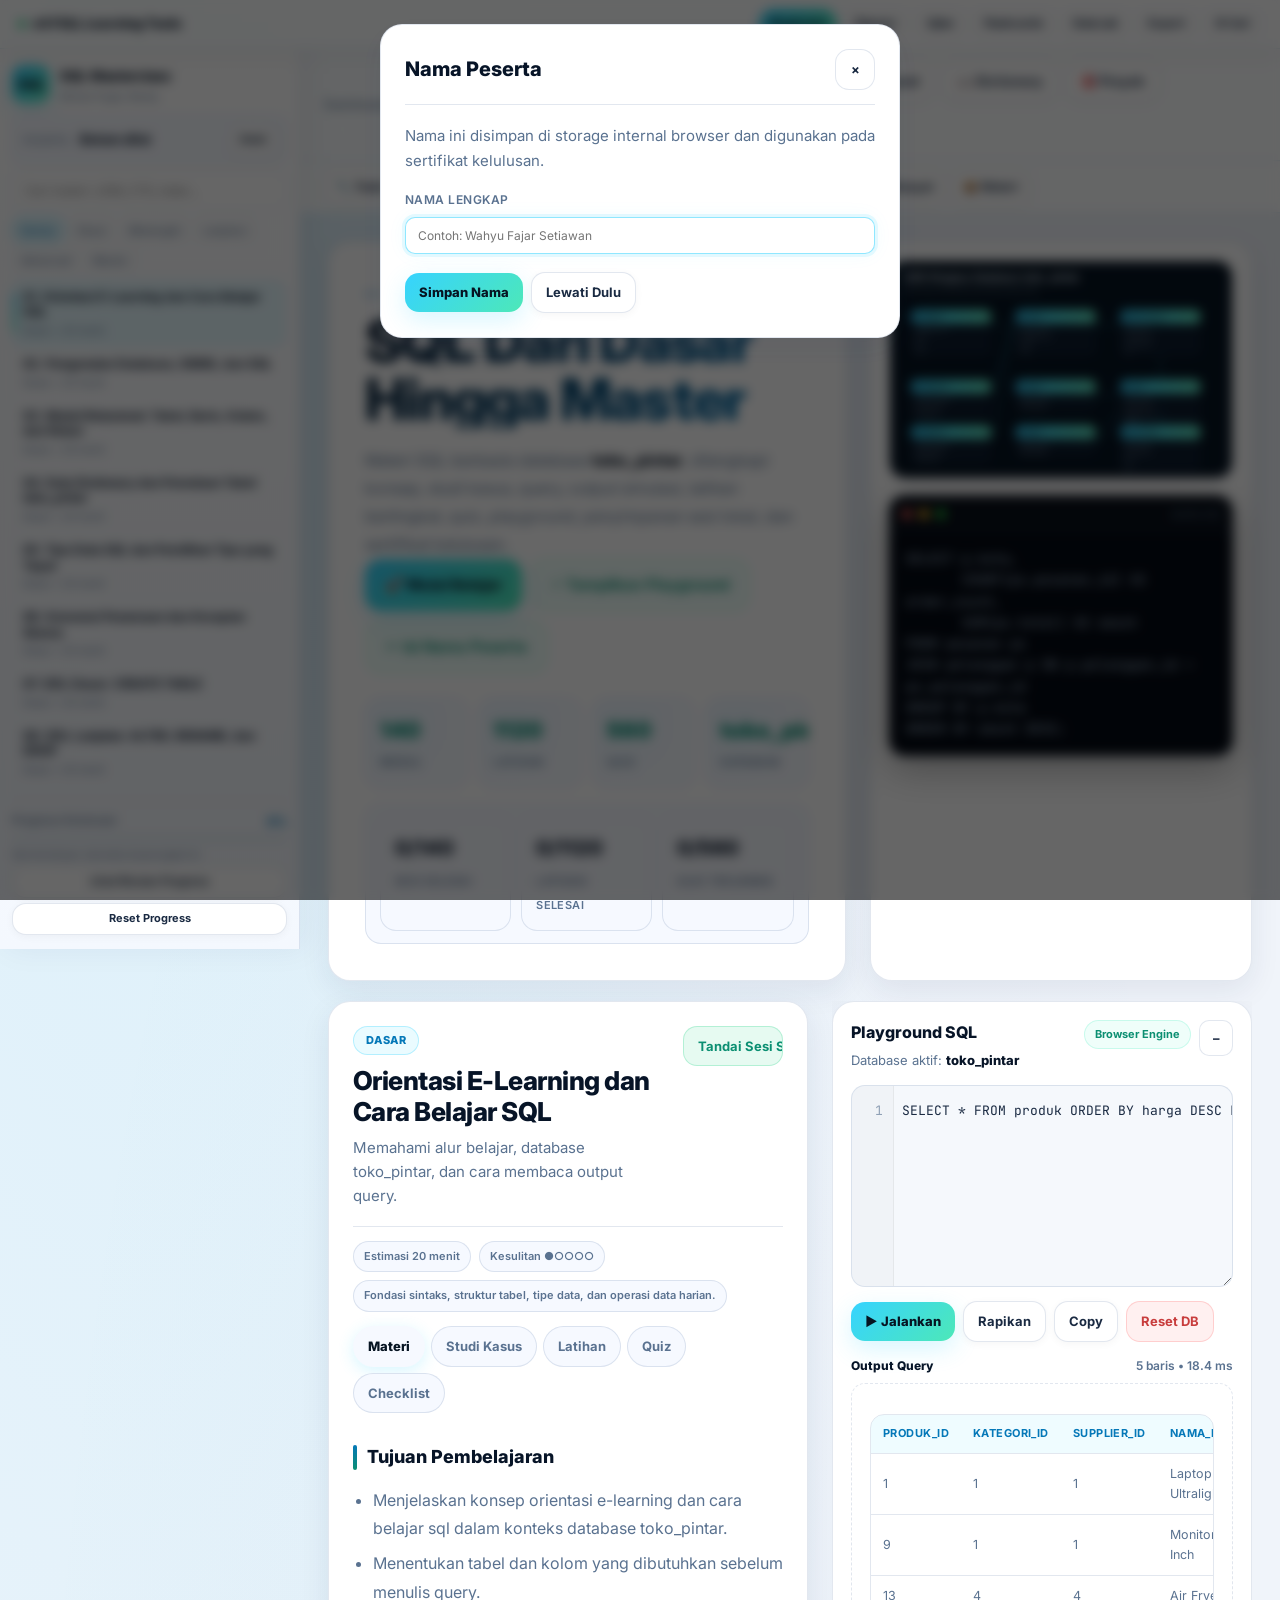
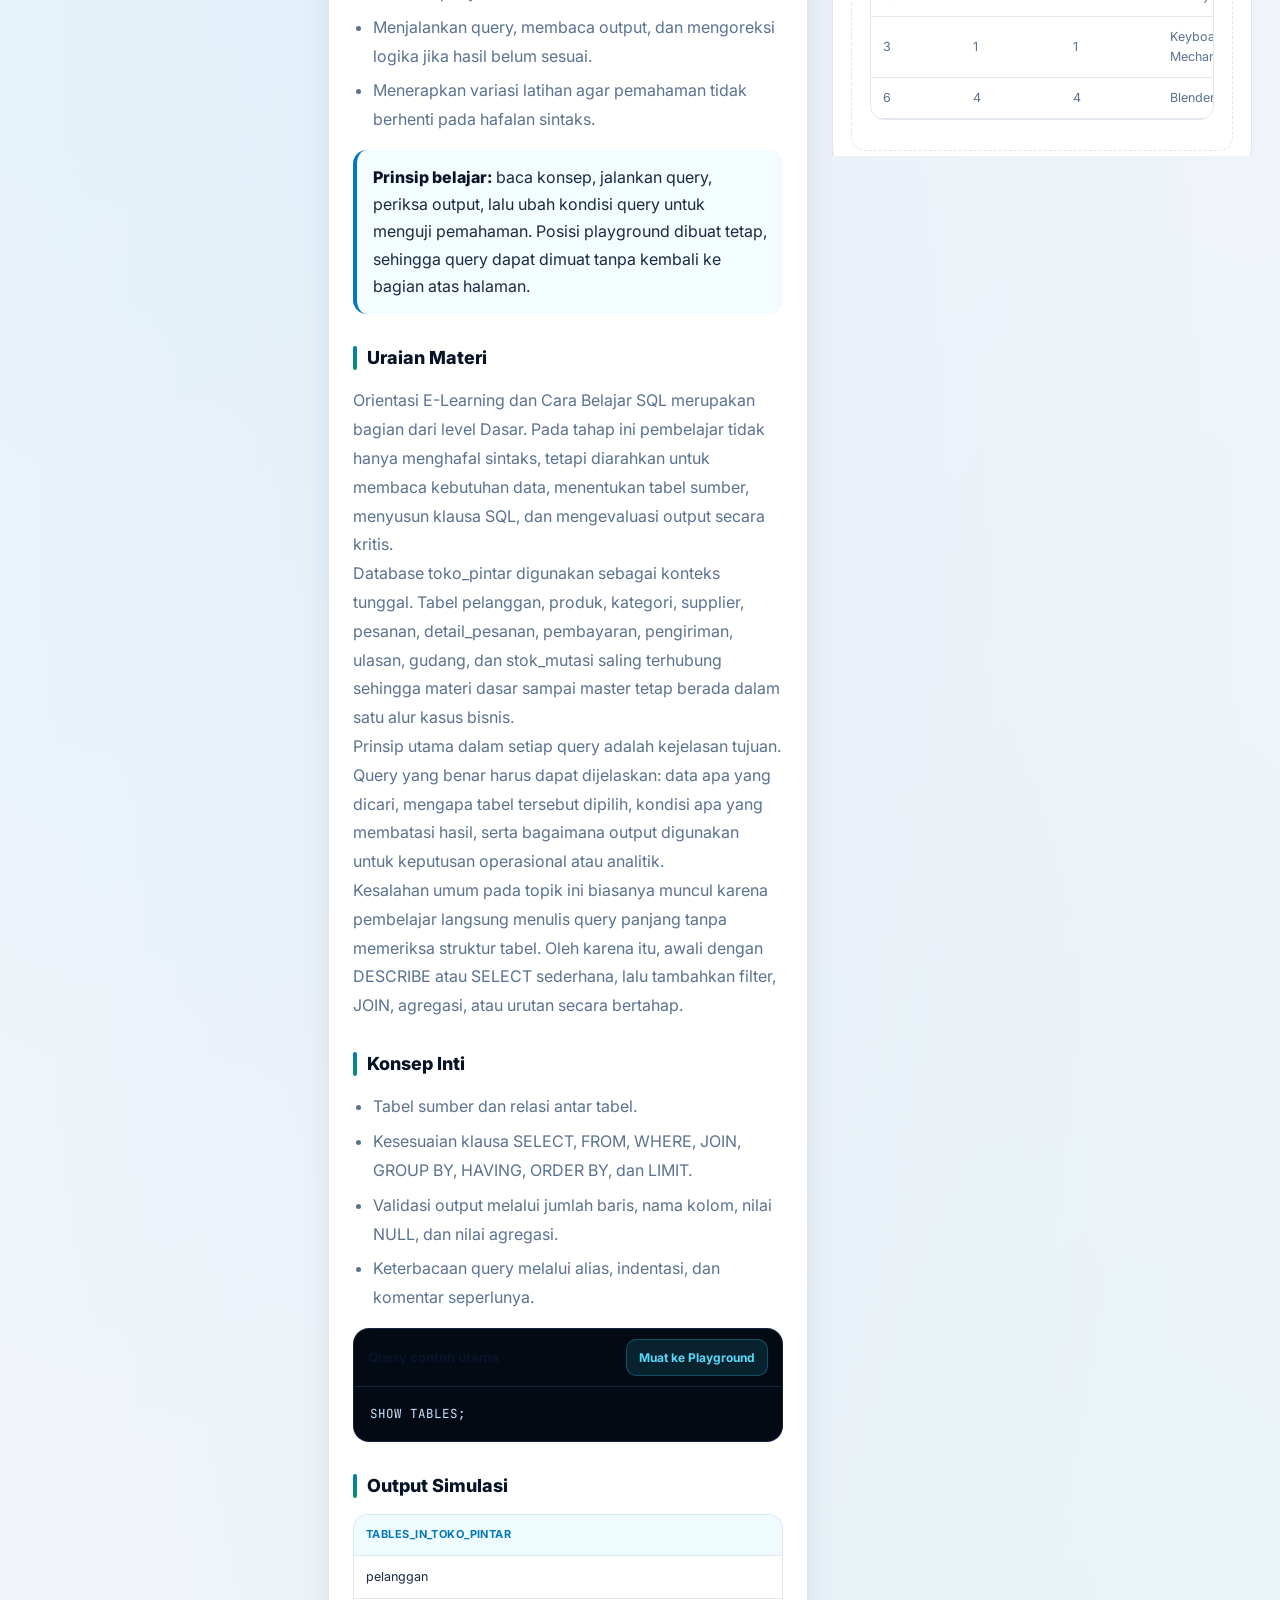
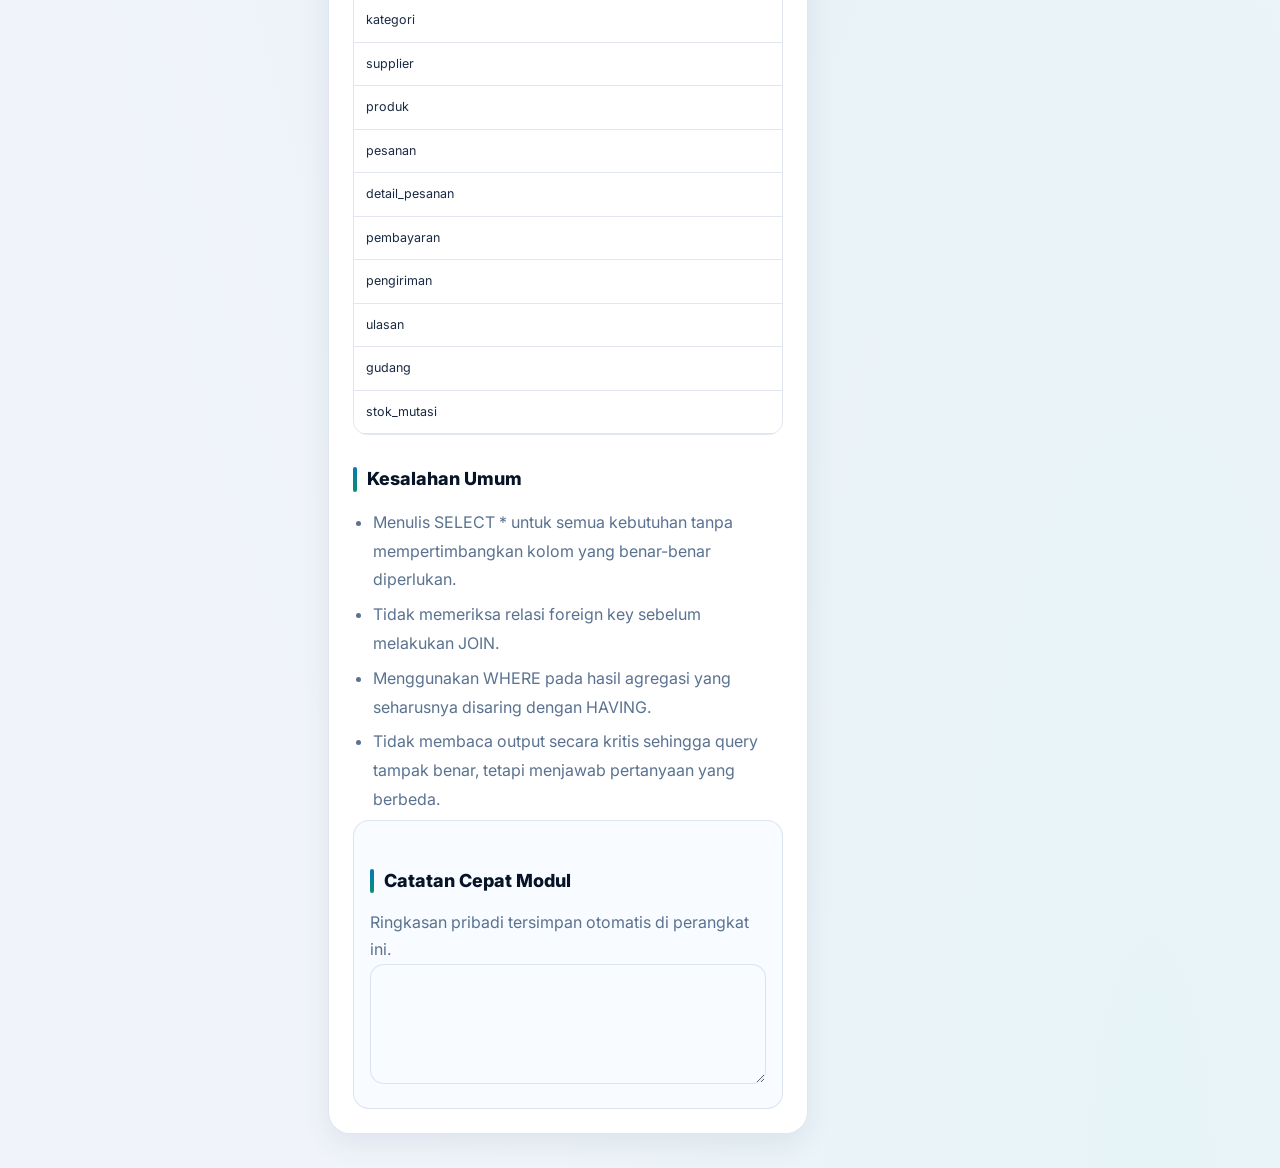
==== commit 28e7009e: "feat: add SQL autocomplete, line numbers, and exercise auto-grading solution validation" ====
--- a/index.html
+++ b/index.html
@@ -118,7 +118,13 @@
                 <div><h3>Playground SQL</h3><p>Database aktif: <strong>toko_pintar</strong></p></div>
                 <div class="playground-tools"><div class="status-pill" id="engineStatus">Browser Engine</div><button class="icon-btn small" id="collapsePlaygroundBtn" aria-label="Sembunyikan playground">–</button></div>
               </div>
-              <textarea id="sqlEditor" spellcheck="false">SELECT * FROM produk ORDER BY harga DESC LIMIT 5;</textarea>
+              <div class="editor-wrapper">
+                <div class="suggestion-bar" id="suggestionBar"></div>
+                <div class="editor-container">
+                  <div class="line-numbers" id="lineNumbers">1</div>
+                  <textarea id="sqlEditor" spellcheck="false">SELECT * FROM produk ORDER BY harga DESC LIMIT 5;</textarea>
+                </div>
+              </div>
               <div class="editor-actions"><button class="primary-btn" id="runSqlBtn">▶ Jalankan</button><button class="ghost-btn" id="formatSqlBtn">Rapikan</button><button class="ghost-btn" id="copySqlBtn">Copy</button><button class="danger-btn" id="resetDbBtn">Reset DB</button></div>
               <div class="result-panel"><div class="result-head"><strong>Output Query</strong><span id="resultMeta">Belum dijalankan</span></div><div id="sqlResult" class="sql-result empty">Klik Jalankan untuk melihat hasil.</div></div>
             </section>
--- a/assets/css/style.css
+++ b/assets/css/style.css
@@ -1280,21 +1280,154 @@
   white-space: nowrap;
 }
 
-/* SQL Editor */
+/* SQL Editor Wrapper & Layout */
+.editor-wrapper {
+  display: flex;
+  flex-direction: column;
+  gap: 0;
+  margin: 14px 0;
+}
+.editor-container {
+  display: flex;
+  background: #040a14;
+  border: 1px solid rgba(30, 54, 85, 0.6);
+  border-radius: 14px;
+  overflow: hidden;
+  position: relative;
+  transition: border-color var(--transition), box-shadow var(--transition);
+}
+html[data-theme="light"] .editor-container {
+  background: #f5f8fc;
+  border-color: rgba(20, 60, 120, 0.12);
+}
+.editor-container:focus-within {
+  border-color: rgba(54, 211, 255, 0.55);
+  box-shadow: 0 0 0 3px rgba(54, 211, 255, 0.12), 0 0 20px rgba(54, 211, 255, 0.06);
+}
+html[data-theme="light"] .editor-container:focus-within {
+  border-color: rgba(5, 120, 184, 0.5);
+  box-shadow: 0 0 0 3px rgba(5, 120, 184, 0.12), 0 0 20px rgba(5, 120, 184, 0.06);
+}
+
+/* Line Numbers Gutter */
+.line-numbers {
+  width: 42px;
+  padding: 14px 10px 14px 0;
+  text-align: right;
+  font-family: var(--mono);
+  font-size: 13px;
+  line-height: 1.65;
+  color: #3b5066;
+  background: rgba(255, 255, 255, 0.02);
+  border-right: 1px solid rgba(255, 255, 255, 0.05);
+  user-select: none;
+  overflow: hidden;
+  flex-shrink: 0;
+}
+html[data-theme="light"] .line-numbers {
+  color: #8fa0b5;
+  background: rgba(0, 0, 0, 0.02);
+  border-right: 1px solid rgba(0, 0, 0, 0.05);
+}
+.line-numbers div {
+  height: 21.45px; /* Exact height for 13px font at 1.65 line-height */
+}
+
+/* SQL Editor Textarea Reset */
 #sqlEditor {
   width: 100%;
   min-height: 200px;
   color: #d4edff;
-  border: 1px solid rgba(30, 54, 85, 0.6);
-  border-radius: 14px;
-  margin: 14px 0;
-  padding: 14px;
+  background: transparent !important;
+  border: none !important;
+  margin: 0 !important;
+  padding: 14px 14px 14px 8px !important;
   font-family: var(--mono);
   font-size: 13px;
   line-height: 1.65;
   resize: vertical;
-  outline: none;
-  transition: border-color var(--transition), box-shadow var(--transition);
+  outline: none !important;
+  box-shadow: none !important;
+  white-space: pre;
+  word-wrap: normal;
+  overflow-x: auto;
+}
+html[data-theme="light"] #sqlEditor {
+  color: #1a2a42;
+}
+
+/* Autocomplete Suggestion Bar */
+.suggestion-bar {
+  display: none; /* Shown dynamically in JS */
+  align-items: center;
+  gap: 6px;
+  padding: 8px;
+  background: rgba(13, 27, 46, 0.95);
+  border: 1px solid rgba(54, 211, 255, 0.15);
+  border-bottom: none;
+  border-radius: 12px 12px 0 0;
+  overflow-x: auto;
+  scrollbar-width: none; /* Hide scrollbar */
+  -webkit-overflow-scrolling: touch;
+}
+.suggestion-bar::-webkit-scrollbar {
+  display: none;
+}
+html[data-theme="light"] .suggestion-bar {
+  background: rgba(240, 244, 250, 0.95);
+  border-color: rgba(5, 120, 184, 0.15);
+}
+
+.suggest-chip {
+  flex-shrink: 0;
+  display: inline-flex;
+  align-items: center;
+  padding: 6px 12px;
+  font-family: var(--mono);
+  font-size: 11px;
+  font-weight: 600;
+  color: var(--accent);
+  background: rgba(54, 211, 255, 0.08);
+  border: 1px solid rgba(54, 211, 255, 0.18);
+  border-radius: 8px;
+  cursor: pointer;
+  transition: all var(--transition-fast);
+}
+.suggest-chip:hover {
+  color: #061422;
+  background: linear-gradient(135deg, #36d3ff, #66f0c8);
+  border-color: transparent;
+  transform: translateY(-1px);
+}
+html[data-theme="light"] .suggest-chip {
+  color: var(--accent);
+  background: rgba(5, 120, 184, 0.06);
+  border-color: rgba(5, 120, 184, 0.12);
+}
+
+/* Test Query / Auto-Grading Button */
+.test-query-btn {
+  display: inline-flex;
+  align-items: center;
+  gap: 6px;
+  padding: 8px 14px;
+  font-size: 12px;
+  font-weight: 700;
+  color: #ffffff;
+  background: linear-gradient(135deg, #7b2cbf, #5a189a);
+  border: none;
+  border-radius: 10px;
+  cursor: pointer;
+  box-shadow: 0 4px 12px rgba(123, 44, 191, 0.2);
+  transition: all var(--transition);
+}
+.test-query-btn:hover {
+  transform: translateY(-1px);
+  box-shadow: 0 6px 16px rgba(123, 44, 191, 0.35);
+  filter: brightness(1.1);
+}
+.test-query-btn:active {
+  transform: translateY(0);
 }
 
 /* Result Panel */
@@ -1784,8 +1917,11 @@
     flex: 1;
     min-width: 0;
   }
+  .top-actions > *:not(#themeBtn) {
+    display: none !important;
+  }
   .top-actions {
-    display: none !important;
+    display: flex !important;
   }
 
   /* --- Hero: tighter spacing --- */
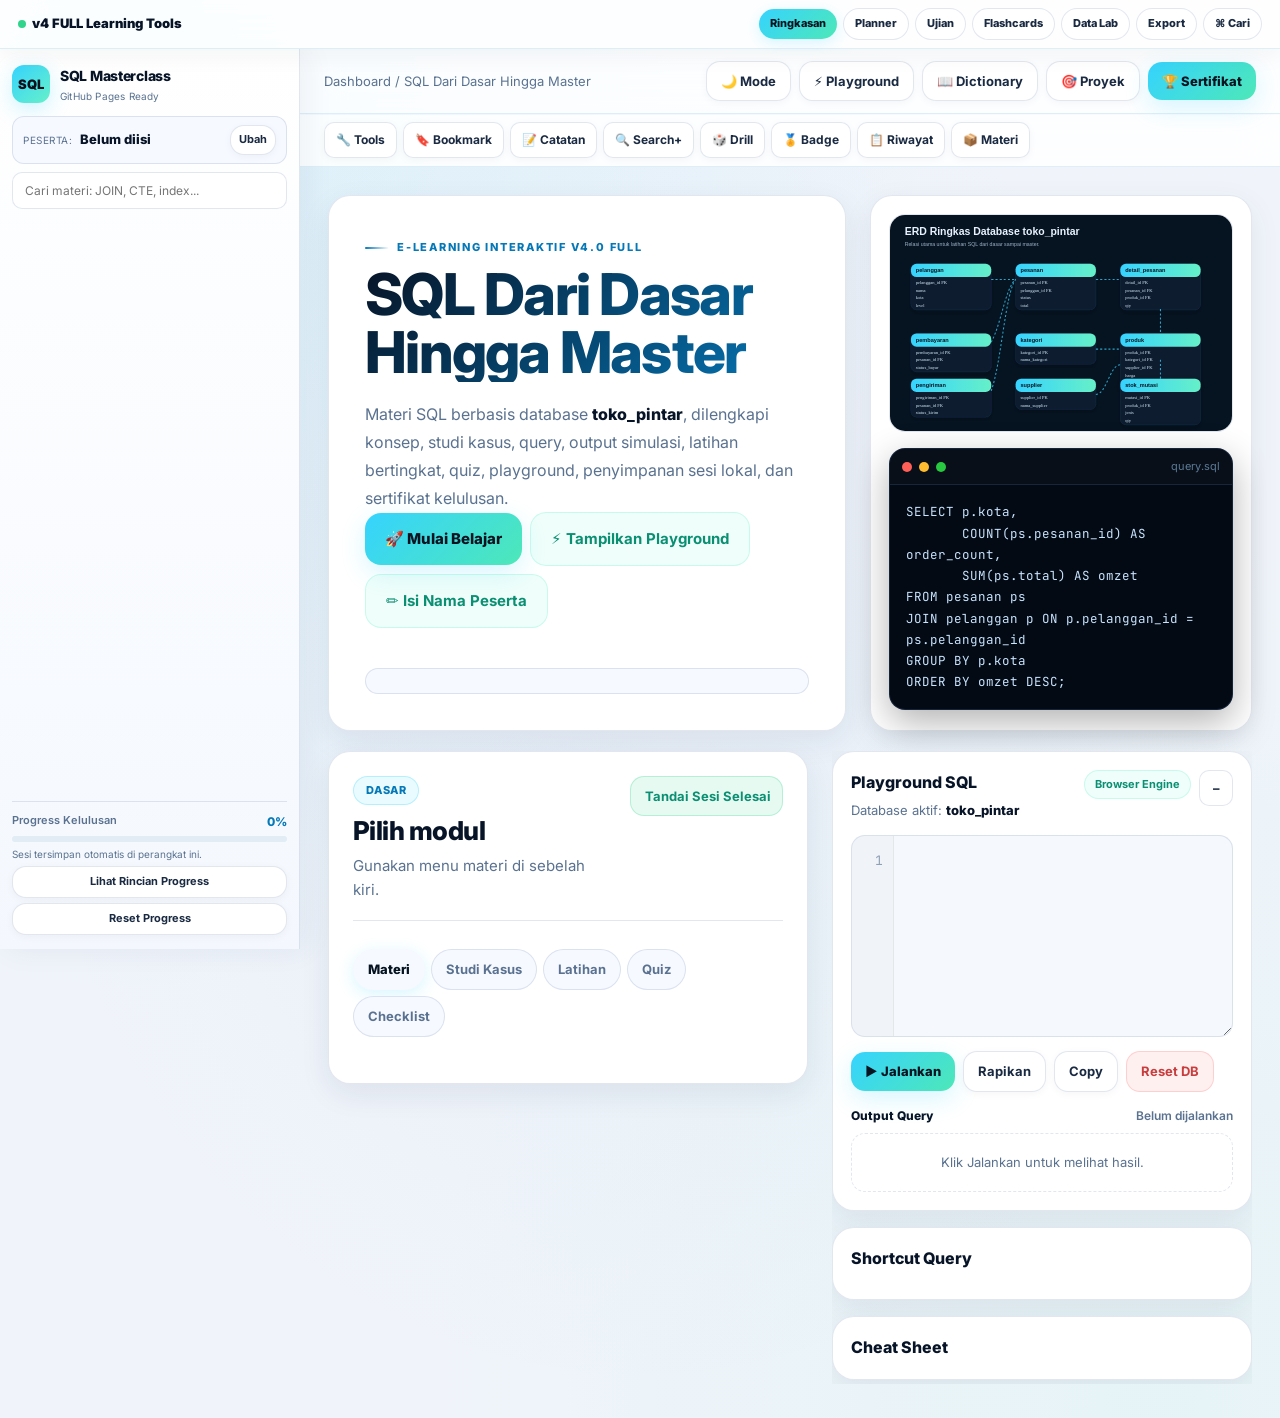
==== commit 033876ef: "feat: implement real-time SQL syntax highlighting in Playground and lessons" ====
--- a/index.html
+++ b/index.html
@@ -122,7 +122,10 @@
                 <div class="suggestion-bar" id="suggestionBar"></div>
                 <div class="editor-container">
                   <div class="line-numbers" id="lineNumbers">1</div>
-                  <textarea id="sqlEditor" spellcheck="false">SELECT * FROM produk ORDER BY harga DESC LIMIT 5;</textarea>
+                  <div class="editor-sub-container">
+                    <pre class="highlight-layer" id="highlightLayer"><code class="language-sql" id="highlightCode"></code></pre>
+                    <textarea id="sqlEditor" spellcheck="false">SELECT * FROM produk ORDER BY harga DESC LIMIT 5;</textarea>
+                  </div>
                 </div>
               </div>
               <div class="editor-actions"><button class="primary-btn" id="runSqlBtn">▶ Jalankan</button><button class="ghost-btn" id="formatSqlBtn">Rapikan</button><button class="ghost-btn" id="copySqlBtn">Copy</button><button class="danger-btn" id="resetDbBtn">Reset DB</button></div>
--- a/assets/css/style.css
+++ b/assets/css/style.css
@@ -1337,7 +1337,8 @@
 #sqlEditor {
   width: 100%;
   min-height: 200px;
-  color: #d4edff;
+  color: transparent !important;
+  caret-color: #d4edff;
   background: transparent !important;
   border: none !important;
   margin: 0 !important;
@@ -1351,9 +1352,101 @@
   white-space: pre;
   word-wrap: normal;
   overflow-x: auto;
+  position: relative;
+  z-index: 2;
 }
 html[data-theme="light"] #sqlEditor {
+  color: transparent !important;
+  caret-color: #1a2a42;
+}
+#sqlEditor::selection {
+  background: rgba(54, 211, 255, 0.25);
+  color: rgba(255, 255, 255, 0.9);
+}
+html[data-theme="light"] #sqlEditor::selection {
+  background: rgba(5, 120, 184, 0.18);
+  color: rgba(0, 0, 0, 0.9);
+}
+
+.editor-sub-container {
+  position: relative;
+  flex-grow: 1;
+  display: flex;
+}
+
+.highlight-layer {
+  position: absolute;
+  top: 0;
+  left: 0;
+  right: 0;
+  bottom: 0;
+  margin: 0 !important;
+  padding: 14px 14px 14px 8px !important;
+  font-family: var(--mono);
+  font-size: 13px;
+  line-height: 1.65;
+  white-space: pre;
+  word-wrap: normal;
+  overflow: hidden;
+  pointer-events: none;
+  z-index: 1;
+  background: transparent !important;
+  border: none !important;
+  box-sizing: border-box;
+}
+.highlight-layer code {
+  font-family: inherit !important;
+  font-size: inherit !important;
+  line-height: inherit !important;
+  background: transparent !important;
+  padding: 0 !important;
+  border: none !important;
+  white-space: pre !important;
+  color: #d4edff;
+}
+html[data-theme="light"] .highlight-layer code {
   color: #1a2a42;
+}
+
+/* SQL Token Highlighting Colors */
+.sql-token-keyword {
+  color: #36d3ff;
+  font-weight: 700;
+}
+html[data-theme="light"] .sql-token-keyword {
+  color: #0578b8;
+}
+.sql-token-function {
+  color: #66f0c8;
+  font-weight: 700;
+}
+html[data-theme="light"] .sql-token-function {
+  color: #0b8f72;
+}
+.sql-token-string {
+  color: #ffd166;
+}
+html[data-theme="light"] .sql-token-string {
+  color: #b7791f;
+}
+.sql-token-comment {
+  color: rgba(142, 164, 190, 0.65);
+  font-style: italic;
+}
+html[data-theme="light"] .sql-token-comment {
+  color: rgba(90, 114, 144, 0.65);
+}
+.sql-token-number {
+  color: #ff9e64;
+}
+html[data-theme="light"] .sql-token-number {
+  color: #c2410c;
+}
+.sql-token-operator {
+  color: #a9b2c3;
+}
+html[data-theme="light"] .sql-token-operator {
+  color: #4b5563;
 }
 
 /* Autocomplete Suggestion Bar */
@@ -3035,6 +3128,49 @@
   }
 }
 
+/* v4 Cert Verifier Results */
+.verify-success {
+  padding: 16px;
+  background: rgba(49, 212, 140, 0.08);
+  border: 1px solid rgba(49, 212, 140, 0.25);
+  border-radius: 14px;
+  color: var(--text);
+  margin-top: 14px;
+  animation: fadeInUp var(--transition);
+}
+html[data-theme="light"] .verify-success {
+  background: rgba(8, 127, 91, 0.06);
+  border-color: rgba(8, 127, 91, 0.18);
+}
+.verify-error {
+  padding: 16px;
+  background: rgba(255, 107, 107, 0.08);
+  border: 1px solid rgba(255, 107, 107, 0.25);
+  border-radius: 14px;
+  color: var(--text);
+  margin-top: 14px;
+  animation: fadeInUp var(--transition);
+}
+html[data-theme="light"] .verify-error {
+  background: rgba(200, 61, 61, 0.06);
+  border-color: rgba(200, 61, 61, 0.18);
+}
+
+/* Static Lesson SQL Code Block Highlights */
+.sql-block pre code {
+  color: #d4edff;
+  font-family: inherit;
+  font-size: inherit;
+  line-height: inherit;
+  background: transparent !important;
+  padding: 0 !important;
+  border: none !important;
+  white-space: pre !important;
+}
+html[data-theme="light"] .sql-block pre code {
+  color: #1a2a42;
+}
+
 @media print {
   .v4-toolbar,
   .v4-statusbar,
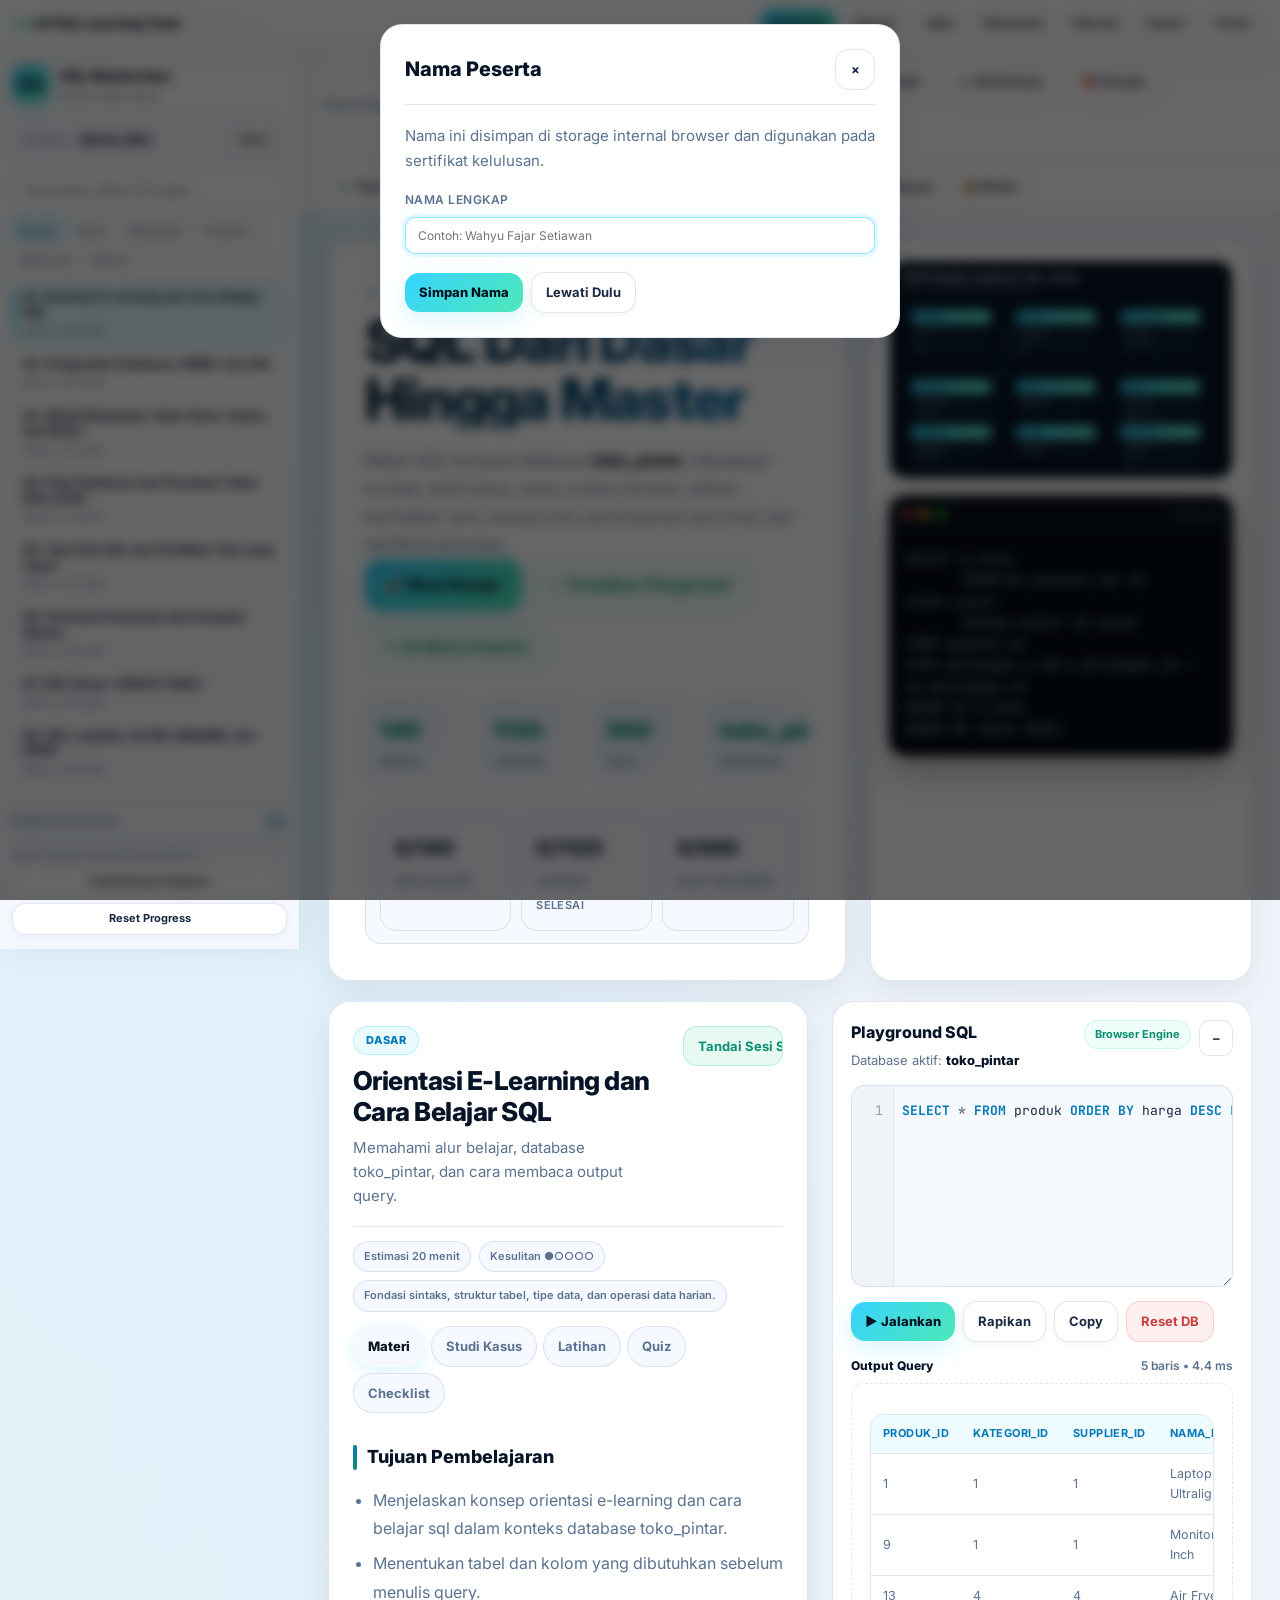
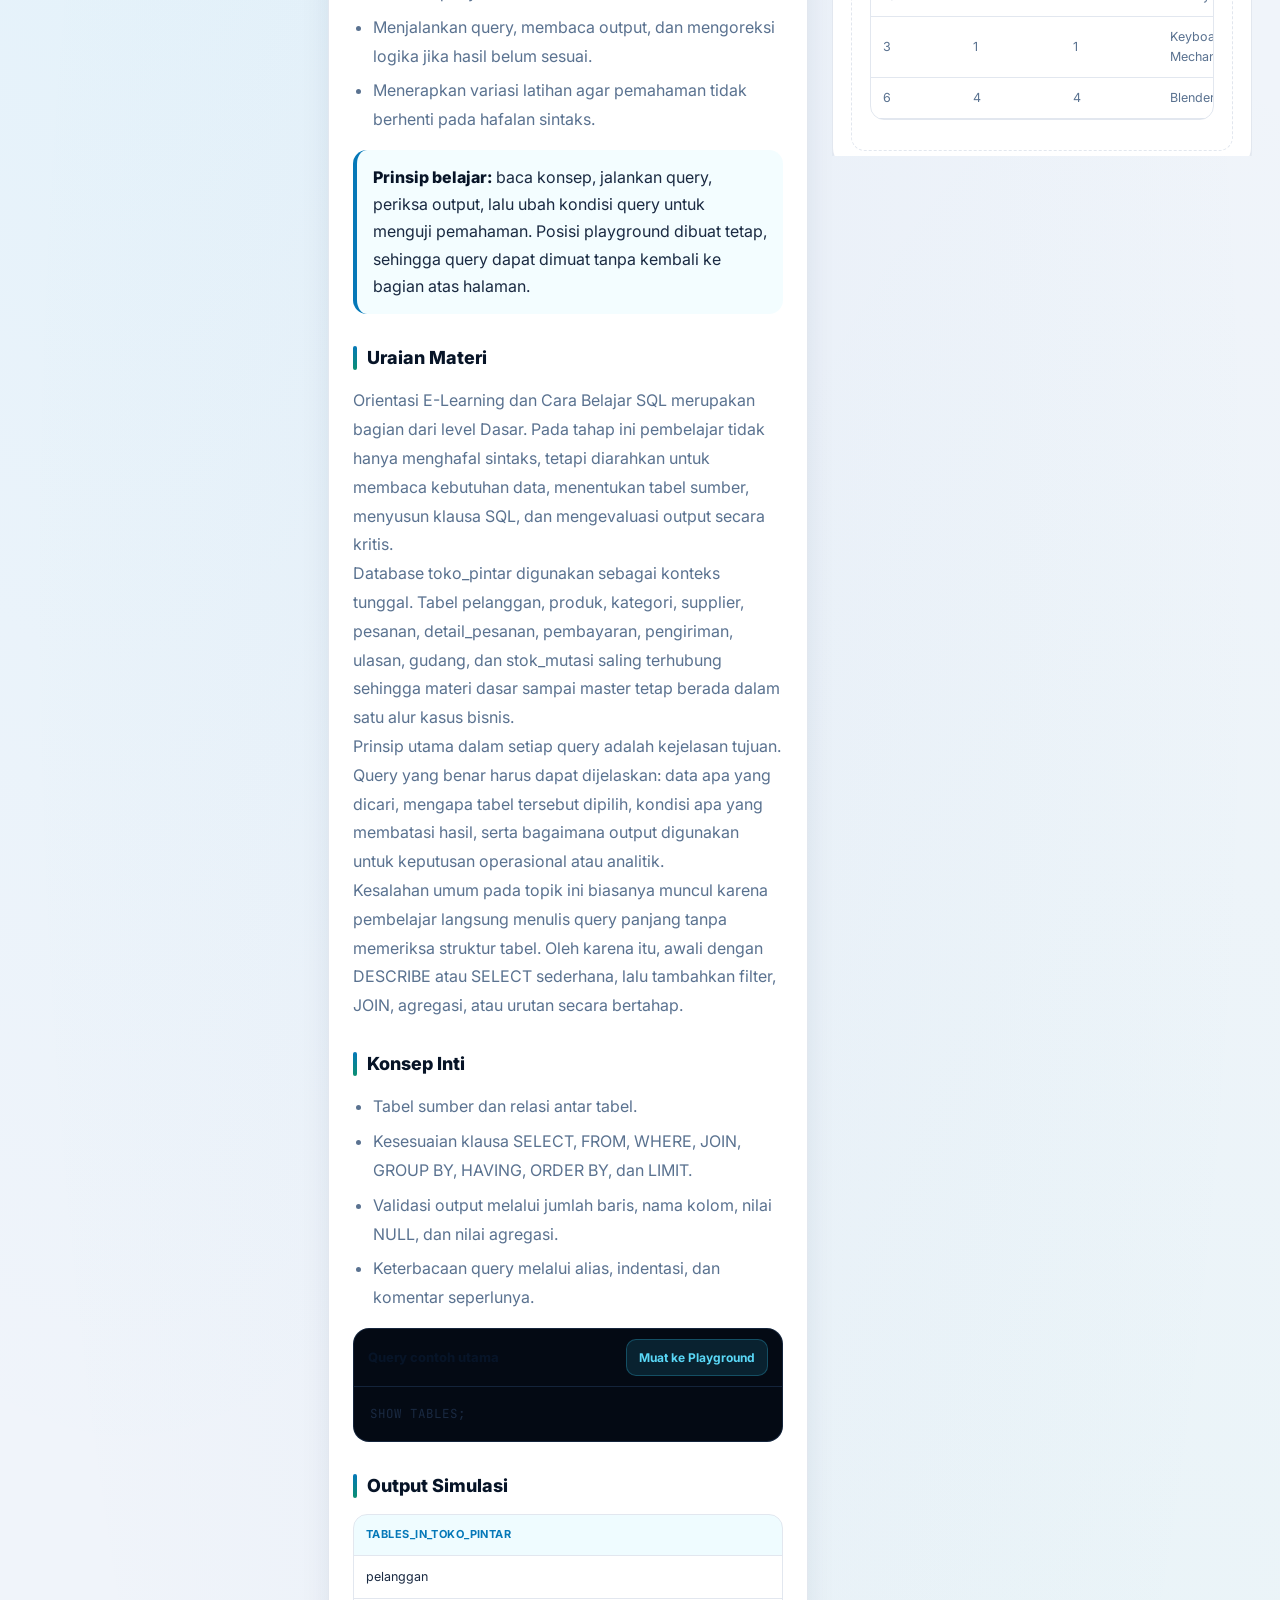
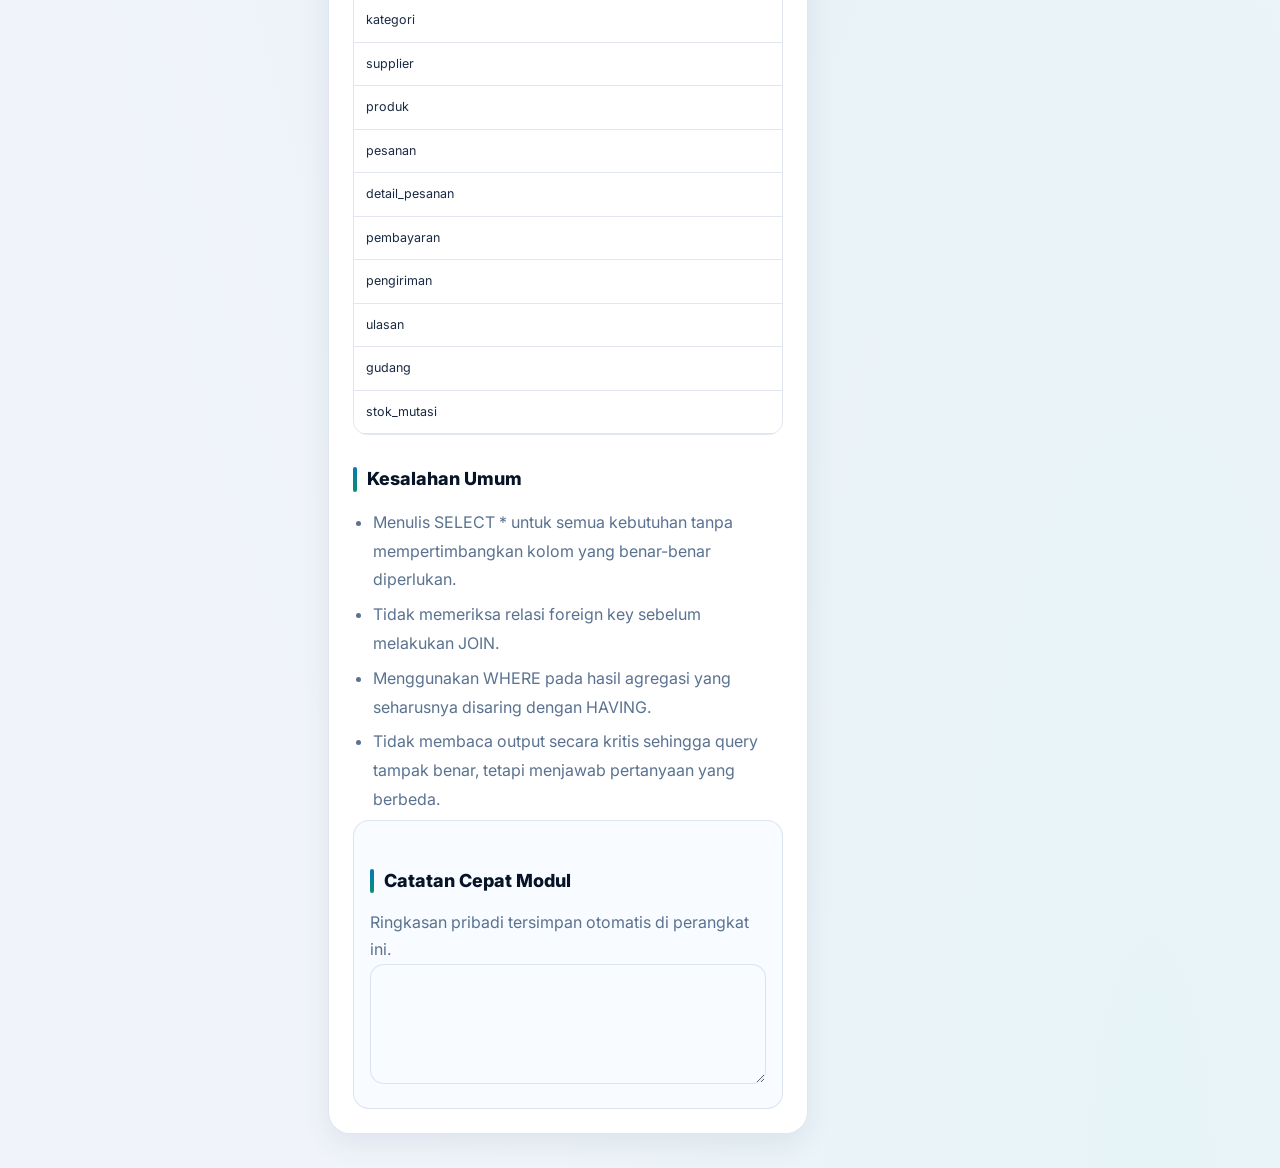
==== commit ca183464: "feat: fix CORS manifest error on local file:/// protocol, restore playground SQL syntax highlighting" ====
--- a/index.html
+++ b/index.html
@@ -15,7 +15,6 @@
   <meta name="apple-mobile-web-app-title" content="SQL Master" />
   <meta property="og:title" content="SQL E-Learning Interaktif v4 FULL" />
   <meta property="og:description" content="Materi SQL lengkap, latihan, quiz, playground, dataset pendukung, dan sertifikat untuk GitHub Pages." />
-  <link rel="manifest" href="assets/manifest.json" />
   <link rel="apple-touch-icon" href="assets/img/icon-192.svg" />
   <link rel="icon" type="image/svg+xml" href="assets/img/icon-192.svg" />
   <script>
@@ -24,6 +23,12 @@
       const theme = readTheme('sql-master-v30:theme') || readTheme('sql-master-v21:theme') || readTheme('sql-master-v2:theme') || 'light';
       document.documentElement.dataset.theme = theme;
     } catch (e) {}
+    if (window.location.protocol.startsWith('http')) {
+      const link = document.createElement('link');
+      link.rel = 'manifest';
+      link.href = 'assets/manifest.json';
+      document.head.appendChild(link);
+    }
   </script>
   <link rel="stylesheet" href="assets/css/style.css" />
 </head>
@@ -178,7 +183,7 @@
   <script src="assets/js/addons.js"></script>
   <script src="assets/js/v4_enhancements.js"></script>
   <script>
-    if ('serviceWorker' in navigator) {
+    if ('serviceWorker' in navigator && window.location.protocol.startsWith('http')) {
       window.addEventListener('load', () => {
         navigator.serviceWorker.register('./sw.js').catch(() => {});
       });
--- a/assets/css/style.css
+++ b/assets/css/style.css
@@ -1408,7 +1408,8 @@
   color: #1a2a42;
 }
 
-/* SQL Token Highlighting Colors */
+
+/* SQL Token Highlighting Colors (used in lesson blocks) */
 .sql-token-keyword {
   color: #36d3ff;
   font-weight: 700;
@@ -2164,8 +2165,7 @@
   #sqlEditor {
     min-height: 150px;
     font-size: 12px;
-    margin: 10px 0;
-    padding: 12px;
+    padding: 12px 12px 12px 8px !important;
   }
   .editor-actions {
     display: grid;
